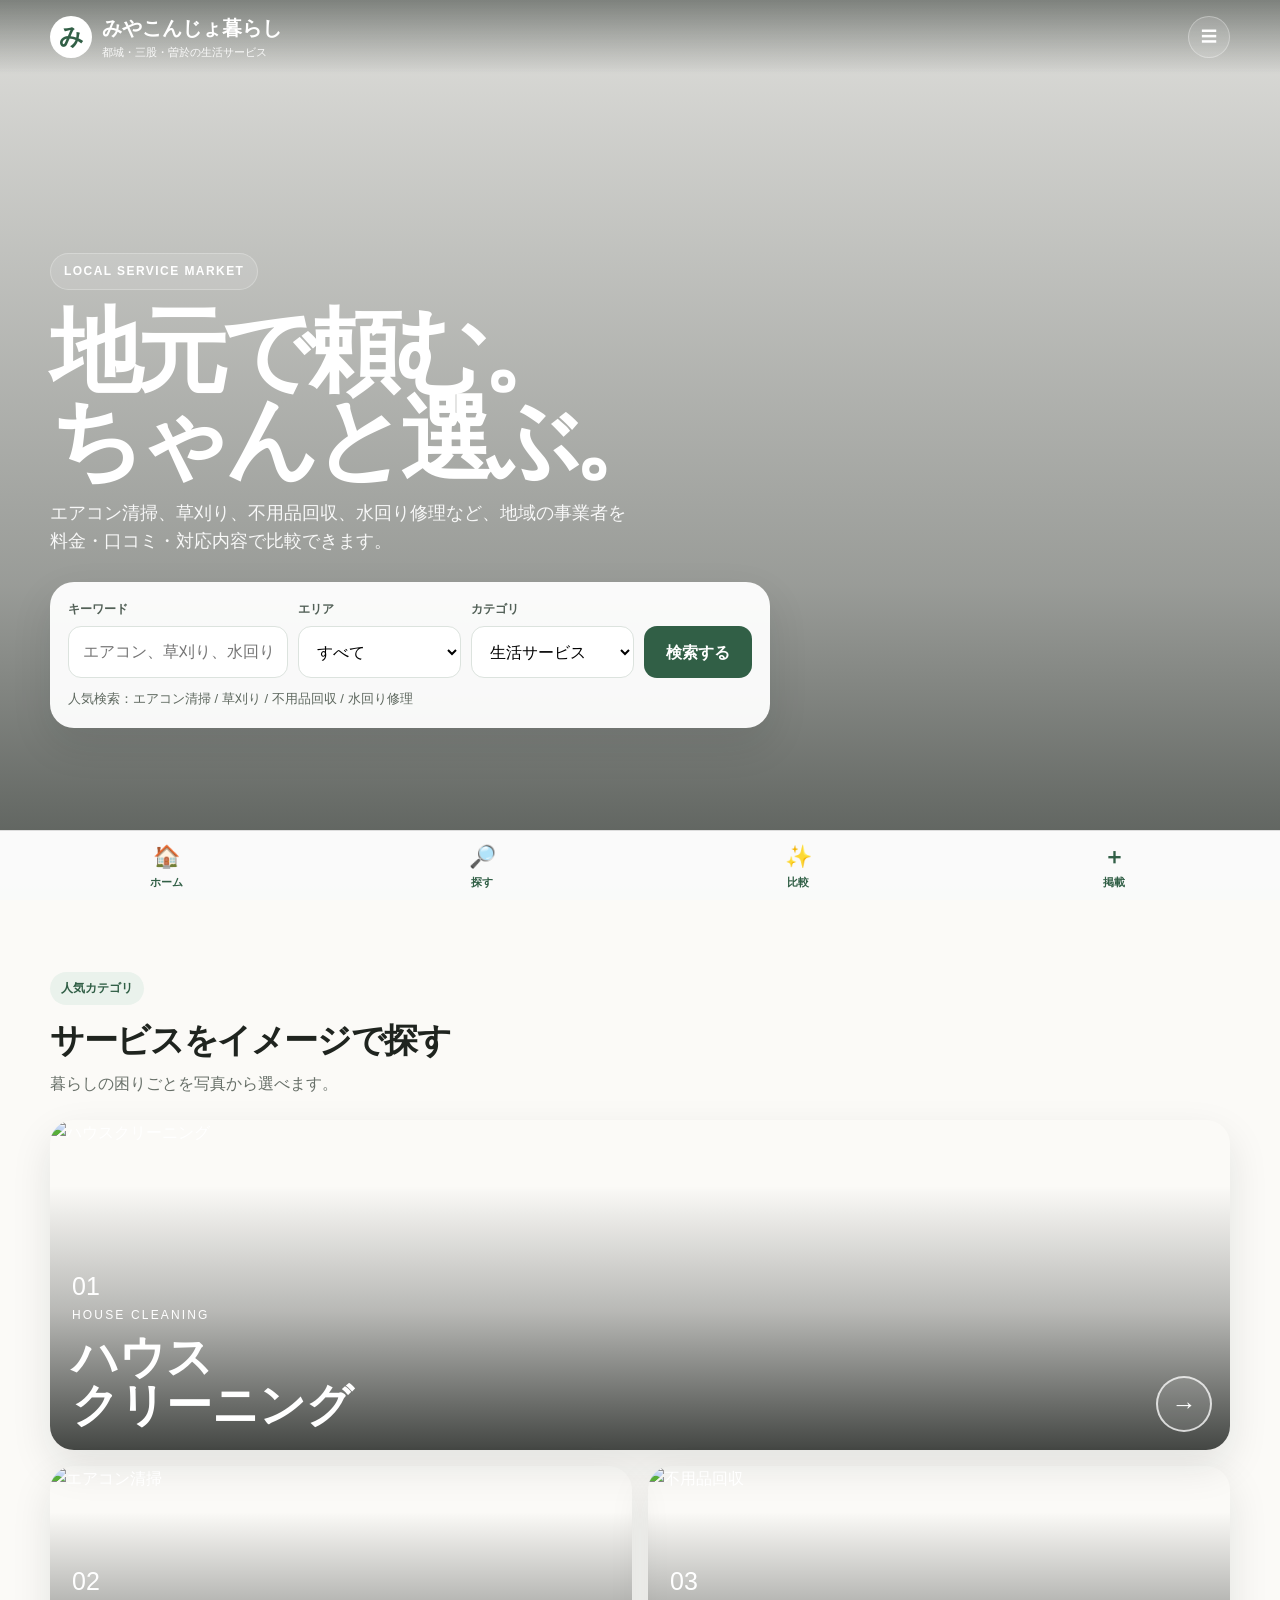
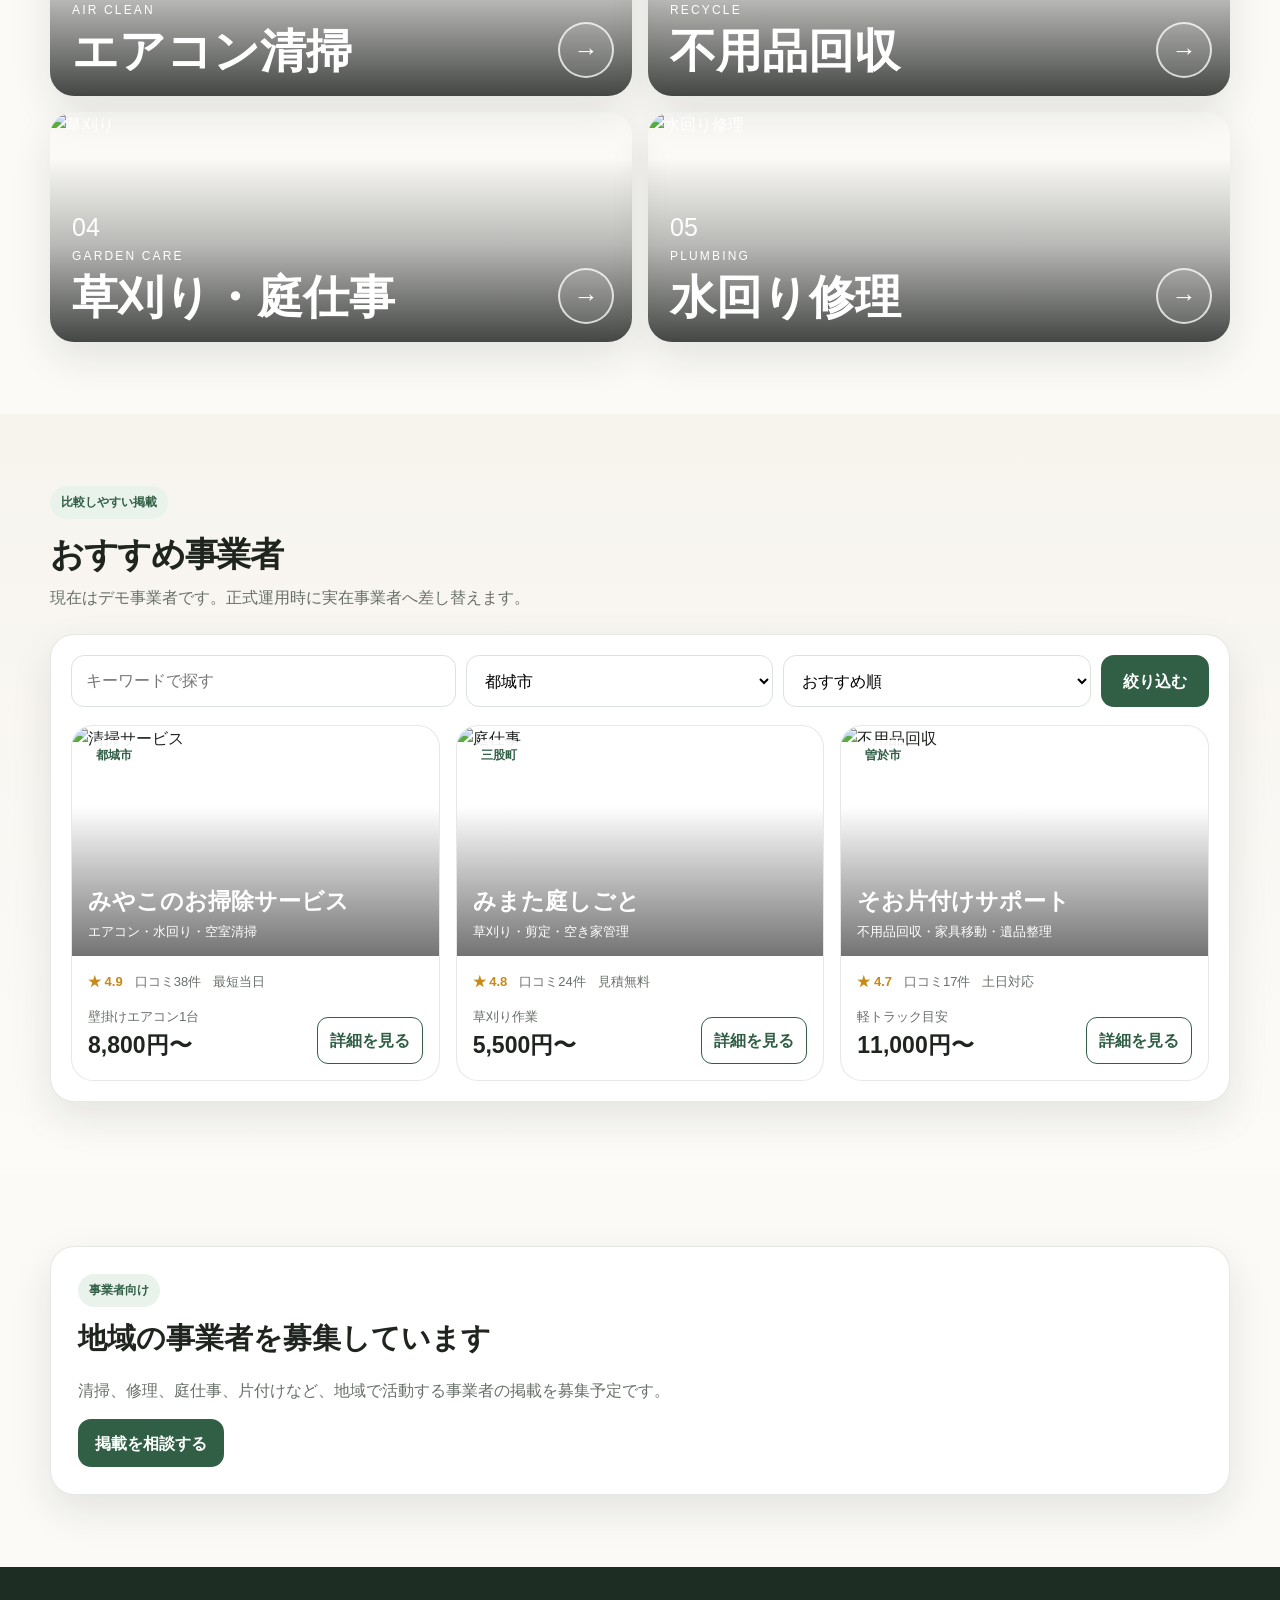
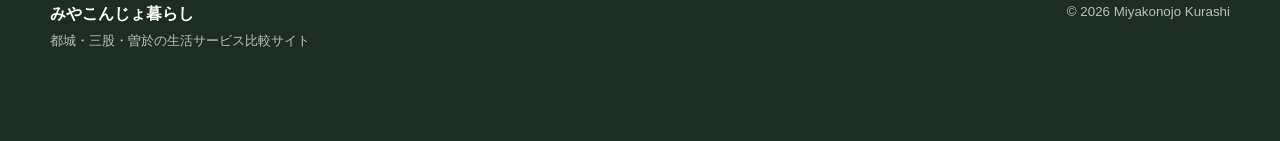
==== kurashi/index.html @ 35f5bde8 "生活サービス比較サイトを別URLで新規公開" ====
<!doctype html>
<html lang="ja">
<head>
<meta charset="utf-8">
<meta name="viewport" content="width=device-width,initial-scale=1,viewport-fit=cover">
<meta name="theme-color" content="#315f46">
<title>みやこんじょ暮らし｜都城・三股・曽於の生活サービス比較</title>
<meta name="description" content="都城市・三股町・曽於市の生活サービスを、写真・料金・雰囲気で比較できる地域密着サイト。">
<style>
:root{--g:#315f46;--gs:#eaf2ec;--ink:#1f241f;--sub:#687069;--line:rgba(30,45,35,.11);--shadow:0 16px 40px rgba(22,34,26,.10)}
*{box-sizing:border-box}html{scroll-behavior:smooth}body{margin:0;font-family:-apple-system,BlinkMacSystemFont,"Hiragino Kaku Gothic ProN","Yu Gothic",Meiryo,sans-serif;color:var(--ink);background:#fbfaf7;line-height:1.6}a{text-decoration:none;color:inherit}img{display:block;width:100%}button,input,select{font:inherit}.wrap{width:min(1180px,calc(100% - 28px));margin:auto}
header{position:fixed;top:0;left:0;right:0;z-index:30;padding:12px 0;background:linear-gradient(to bottom,rgba(20,28,22,.48),transparent)}.head{display:flex;align-items:center;justify-content:space-between}.logo{display:flex;gap:10px;align-items:center;color:#fff}.mark{width:42px;height:42px;border-radius:50%;display:grid;place-items:center;background:#fff;color:var(--g);font-weight:900;font-size:24px}.logo b{display:block;font-size:20px}.logo small{display:block;font-size:11px;opacity:.9}.menu{width:42px;height:42px;border:1px solid rgba(255,255,255,.32);border-radius:50%;display:grid;place-items:center;color:#fff;background:rgba(255,255,255,.12)}
.hero{min-height:100svh;padding:105px 0 24px;display:flex;align-items:flex-end;color:#fff;background:linear-gradient(180deg,rgba(18,25,20,.12),rgba(18,25,20,.42) 65%,rgba(18,25,20,.72)),url('https://images.unsplash.com/photo-1581578731548-c64695cc6952?auto=format&fit=crop&w=1600&q=85') center/cover}.hero-copy{max-width:720px}.eyebrow{display:inline-flex;padding:8px 13px;border-radius:999px;border:1px solid rgba(255,255,255,.25);background:rgba(255,255,255,.12);font-size:12px;font-weight:900;letter-spacing:.12em}.hero h1{margin:18px 0 14px;font:700 clamp(50px,10vw,92px)/.96 Georgia,serif;letter-spacing:-.07em}.hero p{max-width:580px;margin:0;font-size:18px;color:rgba(255,255,255,.92)}.search{margin-top:26px;padding:18px;border-radius:24px;background:rgba(255,255,255,.95);color:var(--ink);box-shadow:var(--shadow)}.search-grid{display:grid;grid-template-columns:1.15fr .85fr .85fr auto;gap:10px;align-items:end}.label{display:block;margin-bottom:7px;font-size:12px;font-weight:900;color:#526057}.field,.btn{width:100%;height:52px;border-radius:13px}.field{border:1px solid #dce3de;background:#fff;padding:0 14px}.btn{border:0;background:var(--g);color:#fff;font-weight:900;padding:0 22px}.note{margin-top:11px;color:#5e685f;font-size:13px}
section{padding:72px 0}.section-head{margin-bottom:24px}.chip{display:inline-flex;padding:7px 11px;border-radius:999px;background:var(--gs);color:var(--g);font-size:12px;font-weight:900}.section-head h2{margin:8px 0 3px;font-size:34px;letter-spacing:-.04em}.section-head p{margin:0;color:var(--sub)}.categories{display:grid;grid-template-columns:repeat(12,1fr);gap:16px}.cat{position:relative;overflow:hidden;min-height:230px;border-radius:24px;color:#fff;box-shadow:var(--shadow)}.cat.big{grid-column:span 12;min-height:330px}.cat.small{grid-column:span 6}.cat img{position:absolute;inset:0;height:100%;object-fit:cover}.cat:after{content:"";position:absolute;inset:0;background:linear-gradient(180deg,transparent 20%,rgba(10,14,11,.28) 58%,rgba(10,14,11,.76))}.cat-copy{position:absolute;left:22px;bottom:20px;z-index:2}.num{font-size:25px}.en{font-size:12px;letter-spacing:.18em}.ja{margin-top:8px;font:700 clamp(27px,4vw,46px)/1.05 Georgia,serif}.arrow{position:absolute;right:18px;bottom:18px;z-index:2;width:56px;height:56px;border-radius:50%;display:grid;place-items:center;border:2px solid rgba(255,255,255,.75);font-size:25px;background:rgba(255,255,255,.1)}
.soft{background:linear-gradient(180deg,#f7f4ee,#fcfbf8)}.panel{background:#fff;border:1px solid var(--line);border-radius:24px;padding:20px;box-shadow:var(--shadow)}.filter{display:grid;grid-template-columns:1fr .8fr .8fr auto;gap:10px}.cards{display:grid;grid-template-columns:repeat(3,1fr);gap:16px;margin-top:18px}.card{overflow:hidden;background:#fff;border:1px solid var(--line);border-radius:22px}.photo{position:relative;height:230px}.photo img{height:100%;object-fit:cover}.photo:after{content:"";position:absolute;inset:0;background:linear-gradient(180deg,transparent 35%,rgba(0,0,0,.55))}.area{position:absolute;left:14px;top:14px;z-index:2;padding:6px 10px;border-radius:999px;background:rgba(255,255,255,.92);color:var(--g);font-size:12px;font-weight:900}.title{position:absolute;left:16px;right:16px;bottom:14px;z-index:2;color:#fff}.title h3{margin:0;font-size:23px}.title p{margin:2px 0 0;font-size:13px}.body{padding:16px}.meta{display:flex;gap:12px;flex-wrap:wrap;color:var(--sub);font-size:13px}.score{color:#c78918;font-weight:900}.price{display:flex;justify-content:space-between;align-items:end;gap:12px;margin-top:13px}.price strong{font-size:23px}.price small{display:block;color:var(--sub)}.detail{padding:10px 12px;border:1px solid var(--g);border-radius:11px;background:#fff;color:var(--g);font-weight:900}.cta{padding:27px;border:1px solid var(--line);border-radius:24px;background:#fff;box-shadow:var(--shadow)}.cta h3{margin:8px 0;font-size:29px}.cta p{color:var(--sub)}.primary{display:inline-flex;align-items:center;justify-content:center;height:48px;padding:0 17px;border-radius:13px;font-weight:900;background:var(--g);color:#fff}
footer{padding:34px 0 88px;background:#1e2d24;color:#fff}.foot{display:flex;justify-content:space-between;gap:16px}.foot small{color:rgba(255,255,255,.7)}.bottom{position:fixed;left:0;right:0;bottom:0;z-index:25;display:grid;grid-template-columns:repeat(4,1fr);padding:8px 8px calc(8px + env(safe-area-inset-bottom));background:rgba(255,255,255,.97);border-top:1px solid #ddd}.bottom a{text-align:center;font-size:11px;font-weight:900;color:var(--g)}.bottom span{display:block;font-size:22px}
@media(max-width:900px){.search-grid,.filter{grid-template-columns:1fr 1fr}.btn{grid-column:span 2}.cards{grid-template-columns:1fr 1fr}}
@media(max-width:700px){.logo b{font-size:17px}.hero{min-height:860px;background-position:58% center}.hero h1{font-size:58px}.hero p{font-size:16px}.search-grid,.filter{grid-template-columns:1fr}.btn{grid-column:auto}.section-head h2{font-size:28px}.cat.big,.cat.small{grid-column:span 12}.cat.big{min-height:300px}.cat.small{min-height:235px}.cards{grid-template-columns:1fr}.foot{display:block}}
</style>
</head>
<body>
<header><div class="wrap head"><a class="logo" href="#top"><span class="mark">み</span><span><b>みやこんじょ暮らし</b><small>都城・三股・曽於の生活サービス</small></span></a><div class="menu">☰</div></div></header>
<main id="top">
<section class="hero"><div class="wrap"><div class="hero-copy"><span class="eyebrow">LOCAL SERVICE MARKET</span><h1>地元で頼む。<br>ちゃんと選ぶ。</h1><p>エアコン清掃、草刈り、不用品回収、水回り修理など、地域の事業者を料金・口コミ・対応内容で比較できます。</p><div class="search"><div class="search-grid"><div><label class="label">キーワード</label><input class="field" placeholder="エアコン、草刈り、水回りなど"></div><div><label class="label">エリア</label><select class="field"><option>すべて</option><option>都城市</option><option>三股町</option><option>曽於市</option></select></div><div><label class="label">カテゴリ</label><select class="field"><option>生活サービス</option><option>エアコン清掃</option><option>草刈り・剪定</option><option>不用品回収</option><option>水回り修理</option></select></div><button class="btn" onclick="document.getElementById('results').scrollIntoView({behavior:'smooth'})">検索する</button></div><div class="note">人気検索：エアコン清掃 / 草刈り / 不用品回収 / 水回り修理</div></div></div></div></section>
<section id="category"><div class="wrap"><div class="section-head"><span class="chip">人気カテゴリ</span><h2>サービスをイメージで探す</h2><p>暮らしの困りごとを写真から選べます。</p></div><div class="categories"><a class="cat big" href="#results"><img src="https://images.unsplash.com/photo-1581578731548-c64695cc6952?auto=format&fit=crop&w=1400&q=85" alt="ハウスクリーニング"><div class="cat-copy"><div class="num">01</div><div class="en">HOUSE CLEANING</div><div class="ja">ハウス<br>クリーニング</div></div><div class="arrow">→</div></a><a class="cat small" href="#results"><img src="https://images.unsplash.com/photo-1621905252507-b35492cc74b4?auto=format&fit=crop&w=900&q=85" alt="エアコン清掃"><div class="cat-copy"><div class="num">02</div><div class="en">AIR CLEAN</div><div class="ja">エアコン清掃</div></div><div class="arrow">→</div></a><a class="cat small" href="#results"><img src="https://images.unsplash.com/photo-1521790797524-b2497295b8a0?auto=format&fit=crop&w=900&q=85" alt="不用品回収"><div class="cat-copy"><div class="num">03</div><div class="en">RECYCLE</div><div class="ja">不用品回収</div></div><div class="arrow">→</div></a><a class="cat small" href="#results"><img src="https://images.unsplash.com/photo-1523413651479-597eb2da0ad6?auto=format&fit=crop&w=900&q=85" alt="草刈り"><div class="cat-copy"><div class="num">04</div><div class="en">GARDEN CARE</div><div class="ja">草刈り・庭仕事</div></div><div class="arrow">→</div></a><a class="cat small" href="#results"><img src="https://images.unsplash.com/photo-1585704032915-c3400ca199e7?auto=format&fit=crop&w=900&q=85" alt="水回り修理"><div class="cat-copy"><div class="num">05</div><div class="en">PLUMBING</div><div class="ja">水回り修理</div></div><div class="arrow">→</div></a></div></div></section>
<section class="soft" id="results"><div class="wrap"><div class="section-head"><span class="chip">比較しやすい掲載</span><h2>おすすめ事業者</h2><p>現在はデモ事業者です。正式運用時に実在事業者へ差し替えます。</p></div><div class="panel"><div class="filter"><input class="field" placeholder="キーワードで探す"><select class="field"><option>都城市</option><option>三股町</option><option>曽於市</option></select><select class="field"><option>おすすめ順</option><option>料金が安い順</option><option>口コミ順</option></select><button class="btn">絞り込む</button></div><div class="cards"><article class="card"><div class="photo"><img src="https://images.unsplash.com/photo-1581578731548-c64695cc6952?auto=format&fit=crop&w=1000&q=85" alt="清掃サービス"><span class="area">都城市</span><div class="title"><h3>みやこのお掃除サービス</h3><p>エアコン・水回り・空室清掃</p></div></div><div class="body"><div class="meta"><span class="score">★ 4.9</span><span>口コミ38件</span><span>最短当日</span></div><div class="price"><div><small>壁掛けエアコン1台</small><strong>8,800円〜</strong></div><button class="detail">詳細を見る</button></div></div></article><article class="card"><div class="photo"><img src="https://images.unsplash.com/photo-1590650153855-d9e808231d41?auto=format&fit=crop&w=1000&q=85" alt="庭仕事"><span class="area">三股町</span><div class="title"><h3>みまた庭しごと</h3><p>草刈り・剪定・空き家管理</p></div></div><div class="body"><div class="meta"><span class="score">★ 4.8</span><span>口コミ24件</span><span>見積無料</span></div><div class="price"><div><small>草刈り作業</small><strong>5,500円〜</strong></div><button class="detail">詳細を見る</button></div></div></article><article class="card"><div class="photo"><img src="https://images.unsplash.com/photo-1600880292203-757bb62b4baf?auto=format&fit=crop&w=1000&q=85" alt="不用品回収"><span class="area">曽於市</span><div class="title"><h3>そお片付けサポート</h3><p>不用品回収・家具移動・遺品整理</p></div></div><div class="body"><div class="meta"><span class="score">★ 4.7</span><span>口コミ17件</span><span>土日対応</span></div><div class="price"><div><small>軽トラック目安</small><strong>11,000円〜</strong></div><button class="detail">詳細を見る</button></div></div></article></div></div></div></section>
<section id="business"><div class="wrap"><div class="cta"><span class="chip">事業者向け</span><h3>地域の事業者を募集しています</h3><p>清掃、修理、庭仕事、片付けなど、地域で活動する事業者の掲載を募集予定です。</p><a class="primary" href="mailto:weeds_skillup_0128@yahoo.co.jp?subject=みやこんじょ暮らし掲載相談">掲載を相談する</a></div></div></section>
</main><footer><div class="wrap foot"><div><b>みやこんじょ暮らし</b><br><small>都城・三股・曽於の生活サービス比較サイト</small></div><small>© 2026 Miyakonojo Kurashi</small></div></footer>
<nav class="bottom"><a href="#top"><span>🏠</span>ホーム</a><a href="#category"><span>🔎</span>探す</a><a href="#results"><span>✨</span>比較</a><a href="#business"><span>＋</span>掲載</a></nav>
</body></html>
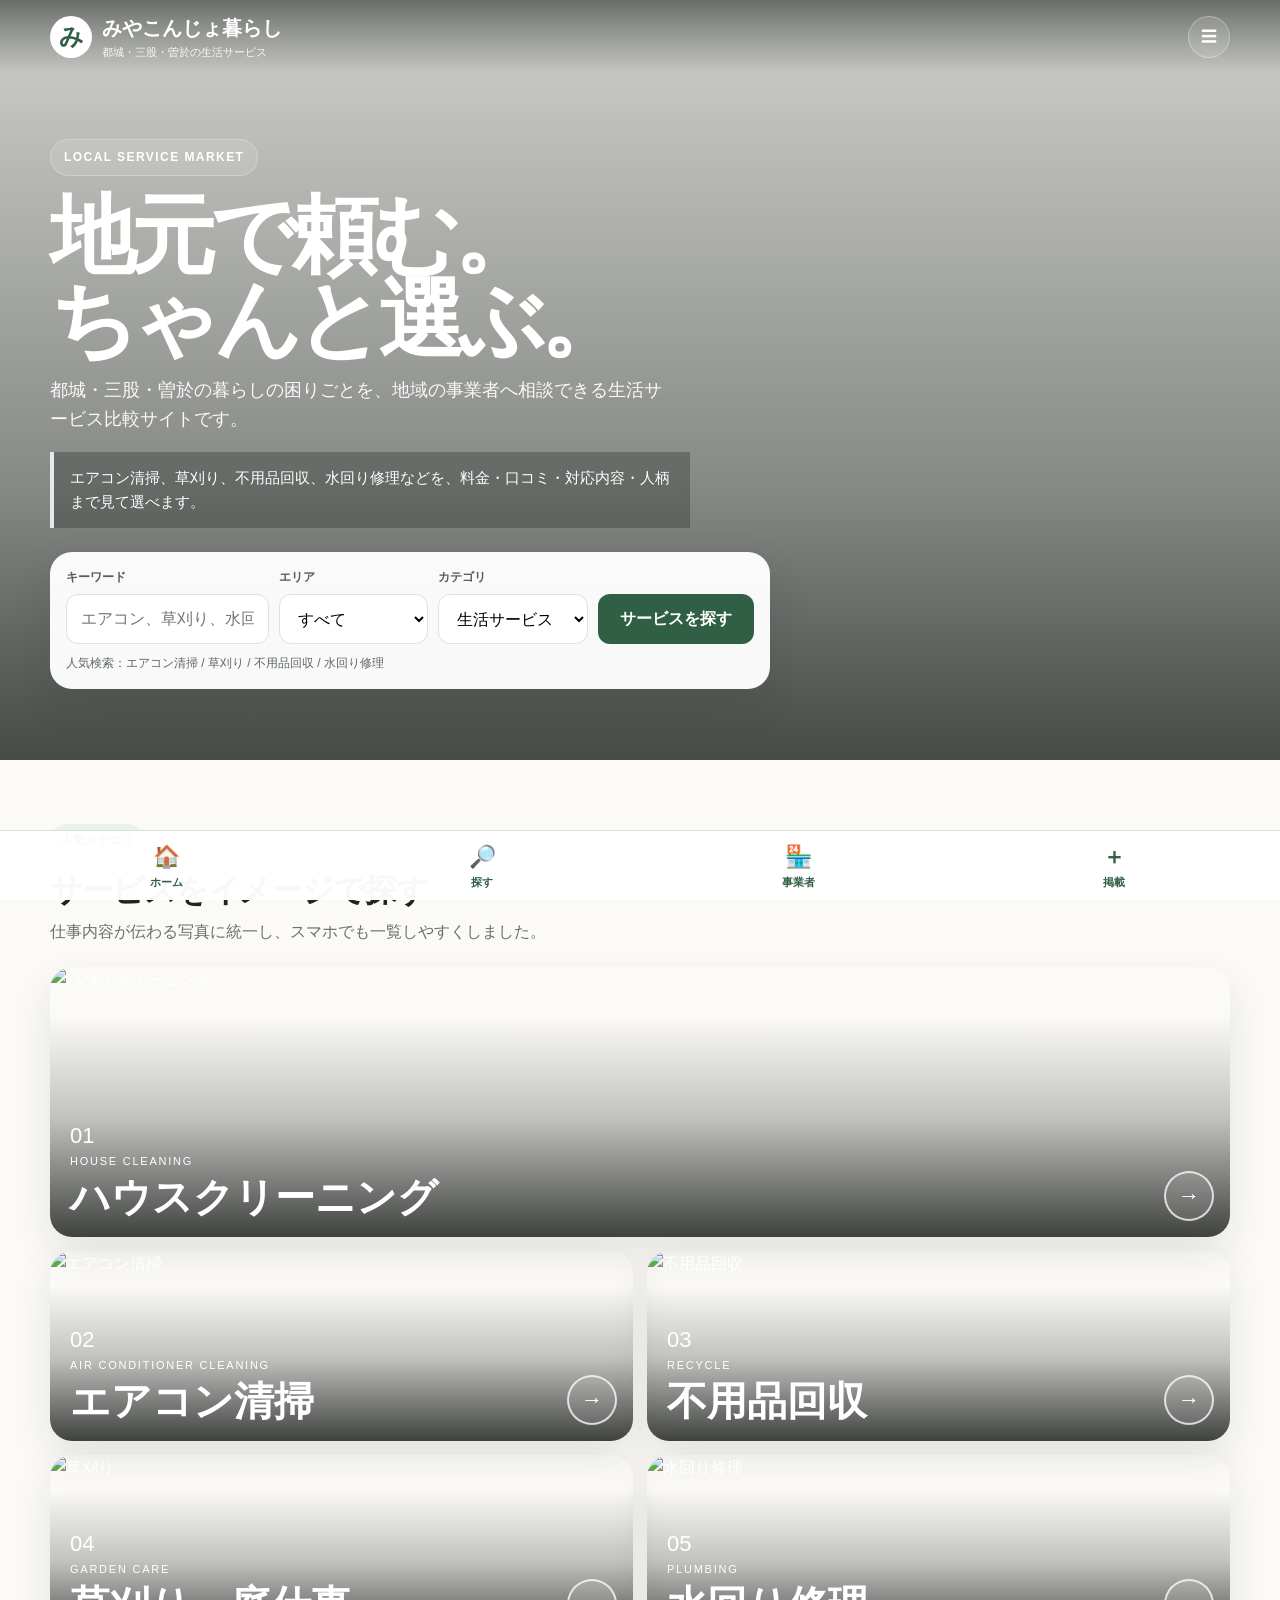
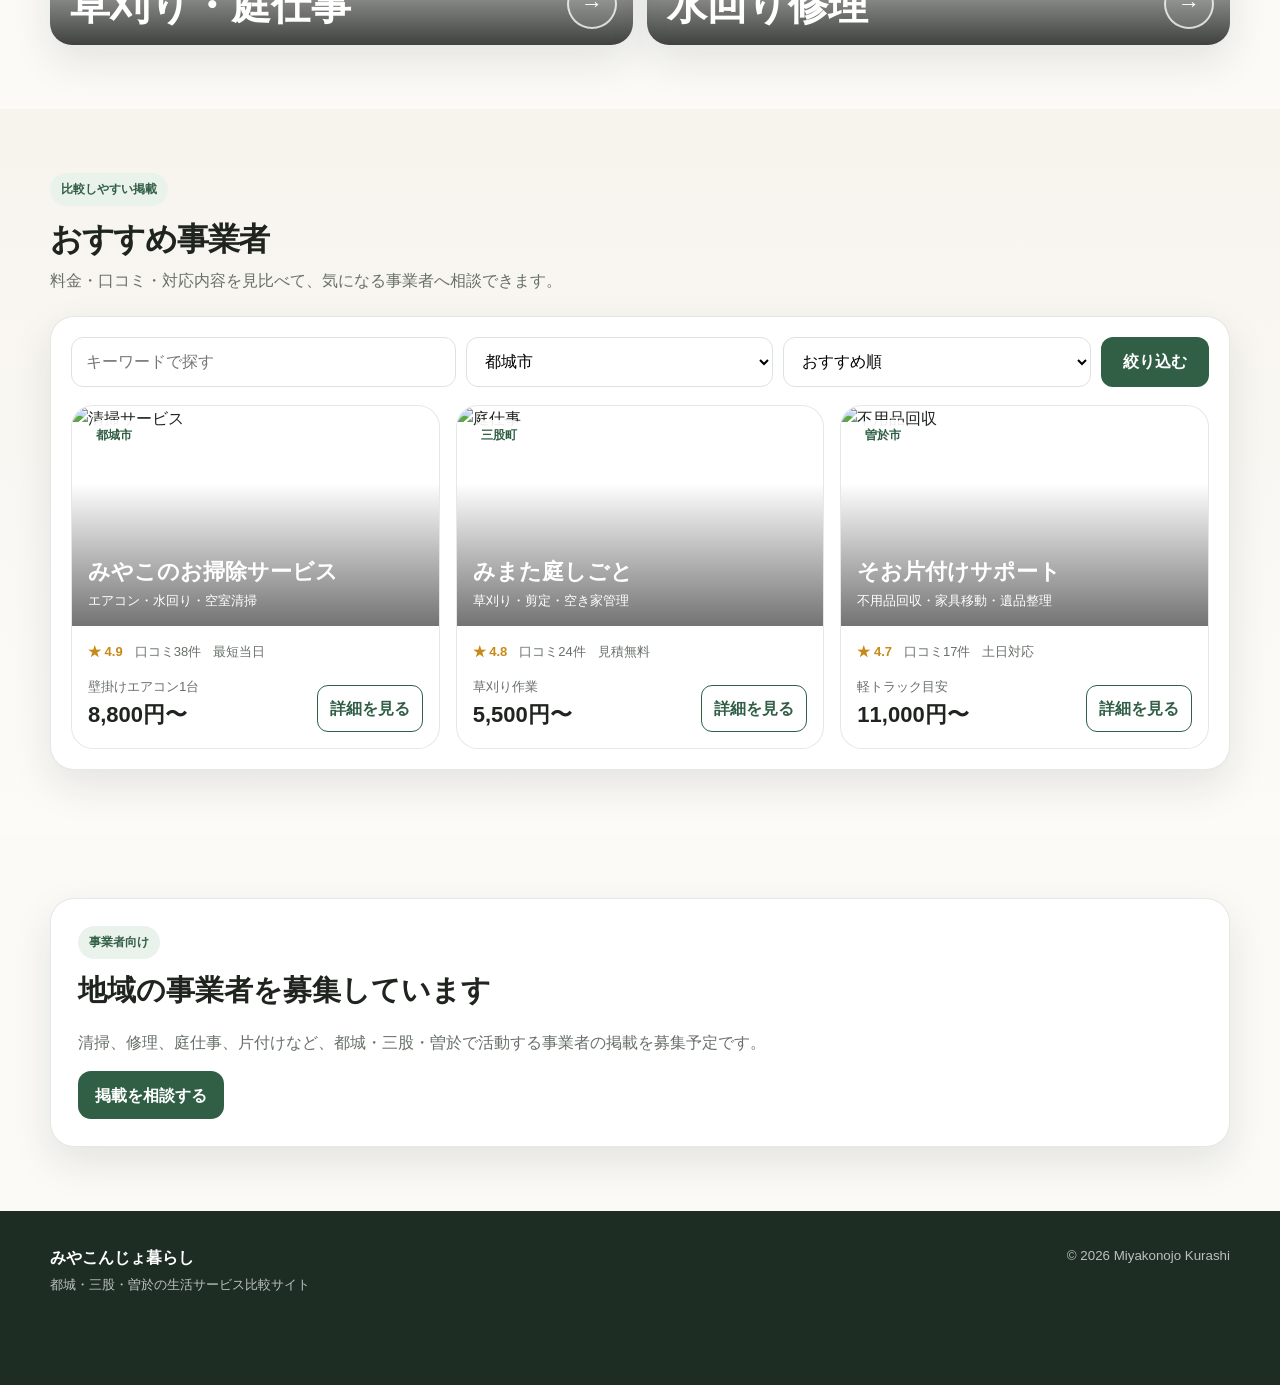
==== commit 83218051: "トップ説明・写真整合・カードサイズ・ナビを改善" ====
--- a/kurashi/index.html
+++ b/kurashi/index.html
@@ -5,26 +5,26 @@
 <meta name="viewport" content="width=device-width,initial-scale=1,viewport-fit=cover">
 <meta name="theme-color" content="#315f46">
 <title>みやこんじょ暮らし｜都城・三股・曽於の生活サービス比較</title>
-<meta name="description" content="都城市・三股町・曽於市の生活サービスを、写真・料金・雰囲気で比較できる地域密着サイト。">
+<meta name="description" content="都城市・三股町・曽於市の生活サービスを、料金・口コミ・対応内容で比較できる地域密着サイト。">
 <style>
 :root{--g:#315f46;--gs:#eaf2ec;--ink:#1f241f;--sub:#687069;--line:rgba(30,45,35,.11);--shadow:0 16px 40px rgba(22,34,26,.10)}
 *{box-sizing:border-box}html{scroll-behavior:smooth}body{margin:0;font-family:-apple-system,BlinkMacSystemFont,"Hiragino Kaku Gothic ProN","Yu Gothic",Meiryo,sans-serif;color:var(--ink);background:#fbfaf7;line-height:1.6}a{text-decoration:none;color:inherit}img{display:block;width:100%}button,input,select{font:inherit}.wrap{width:min(1180px,calc(100% - 28px));margin:auto}
-header{position:fixed;top:0;left:0;right:0;z-index:30;padding:12px 0;background:linear-gradient(to bottom,rgba(20,28,22,.48),transparent)}.head{display:flex;align-items:center;justify-content:space-between}.logo{display:flex;gap:10px;align-items:center;color:#fff}.mark{width:42px;height:42px;border-radius:50%;display:grid;place-items:center;background:#fff;color:var(--g);font-weight:900;font-size:24px}.logo b{display:block;font-size:20px}.logo small{display:block;font-size:11px;opacity:.9}.menu{width:42px;height:42px;border:1px solid rgba(255,255,255,.32);border-radius:50%;display:grid;place-items:center;color:#fff;background:rgba(255,255,255,.12)}
-.hero{min-height:100svh;padding:105px 0 24px;display:flex;align-items:flex-end;color:#fff;background:linear-gradient(180deg,rgba(18,25,20,.12),rgba(18,25,20,.42) 65%,rgba(18,25,20,.72)),url('https://images.unsplash.com/photo-1581578731548-c64695cc6952?auto=format&fit=crop&w=1600&q=85') center/cover}.hero-copy{max-width:720px}.eyebrow{display:inline-flex;padding:8px 13px;border-radius:999px;border:1px solid rgba(255,255,255,.25);background:rgba(255,255,255,.12);font-size:12px;font-weight:900;letter-spacing:.12em}.hero h1{margin:18px 0 14px;font:700 clamp(50px,10vw,92px)/.96 Georgia,serif;letter-spacing:-.07em}.hero p{max-width:580px;margin:0;font-size:18px;color:rgba(255,255,255,.92)}.search{margin-top:26px;padding:18px;border-radius:24px;background:rgba(255,255,255,.95);color:var(--ink);box-shadow:var(--shadow)}.search-grid{display:grid;grid-template-columns:1.15fr .85fr .85fr auto;gap:10px;align-items:end}.label{display:block;margin-bottom:7px;font-size:12px;font-weight:900;color:#526057}.field,.btn{width:100%;height:52px;border-radius:13px}.field{border:1px solid #dce3de;background:#fff;padding:0 14px}.btn{border:0;background:var(--g);color:#fff;font-weight:900;padding:0 22px}.note{margin-top:11px;color:#5e685f;font-size:13px}
-section{padding:72px 0}.section-head{margin-bottom:24px}.chip{display:inline-flex;padding:7px 11px;border-radius:999px;background:var(--gs);color:var(--g);font-size:12px;font-weight:900}.section-head h2{margin:8px 0 3px;font-size:34px;letter-spacing:-.04em}.section-head p{margin:0;color:var(--sub)}.categories{display:grid;grid-template-columns:repeat(12,1fr);gap:16px}.cat{position:relative;overflow:hidden;min-height:230px;border-radius:24px;color:#fff;box-shadow:var(--shadow)}.cat.big{grid-column:span 12;min-height:330px}.cat.small{grid-column:span 6}.cat img{position:absolute;inset:0;height:100%;object-fit:cover}.cat:after{content:"";position:absolute;inset:0;background:linear-gradient(180deg,transparent 20%,rgba(10,14,11,.28) 58%,rgba(10,14,11,.76))}.cat-copy{position:absolute;left:22px;bottom:20px;z-index:2}.num{font-size:25px}.en{font-size:12px;letter-spacing:.18em}.ja{margin-top:8px;font:700 clamp(27px,4vw,46px)/1.05 Georgia,serif}.arrow{position:absolute;right:18px;bottom:18px;z-index:2;width:56px;height:56px;border-radius:50%;display:grid;place-items:center;border:2px solid rgba(255,255,255,.75);font-size:25px;background:rgba(255,255,255,.1)}
-.soft{background:linear-gradient(180deg,#f7f4ee,#fcfbf8)}.panel{background:#fff;border:1px solid var(--line);border-radius:24px;padding:20px;box-shadow:var(--shadow)}.filter{display:grid;grid-template-columns:1fr .8fr .8fr auto;gap:10px}.cards{display:grid;grid-template-columns:repeat(3,1fr);gap:16px;margin-top:18px}.card{overflow:hidden;background:#fff;border:1px solid var(--line);border-radius:22px}.photo{position:relative;height:230px}.photo img{height:100%;object-fit:cover}.photo:after{content:"";position:absolute;inset:0;background:linear-gradient(180deg,transparent 35%,rgba(0,0,0,.55))}.area{position:absolute;left:14px;top:14px;z-index:2;padding:6px 10px;border-radius:999px;background:rgba(255,255,255,.92);color:var(--g);font-size:12px;font-weight:900}.title{position:absolute;left:16px;right:16px;bottom:14px;z-index:2;color:#fff}.title h3{margin:0;font-size:23px}.title p{margin:2px 0 0;font-size:13px}.body{padding:16px}.meta{display:flex;gap:12px;flex-wrap:wrap;color:var(--sub);font-size:13px}.score{color:#c78918;font-weight:900}.price{display:flex;justify-content:space-between;align-items:end;gap:12px;margin-top:13px}.price strong{font-size:23px}.price small{display:block;color:var(--sub)}.detail{padding:10px 12px;border:1px solid var(--g);border-radius:11px;background:#fff;color:var(--g);font-weight:900}.cta{padding:27px;border:1px solid var(--line);border-radius:24px;background:#fff;box-shadow:var(--shadow)}.cta h3{margin:8px 0;font-size:29px}.cta p{color:var(--sub)}.primary{display:inline-flex;align-items:center;justify-content:center;height:48px;padding:0 17px;border-radius:13px;font-weight:900;background:var(--g);color:#fff}
+header{position:fixed;top:0;left:0;right:0;z-index:30;padding:12px 0;background:linear-gradient(to bottom,rgba(20,28,22,.55),transparent)}.head{display:flex;align-items:center;justify-content:space-between}.logo{display:flex;gap:10px;align-items:center;color:#fff}.mark{width:42px;height:42px;border-radius:50%;display:grid;place-items:center;background:#fff;color:var(--g);font-weight:900;font-size:24px}.logo b{display:block;font-size:20px}.logo small{display:block;font-size:11px;opacity:.9}.menu{width:42px;height:42px;border:1px solid rgba(255,255,255,.32);border-radius:50%;display:grid;place-items:center;color:#fff;background:rgba(255,255,255,.12)}
+.hero{min-height:760px;padding:110px 0 42px;display:flex;align-items:flex-end;color:#fff;background:linear-gradient(180deg,rgba(18,25,20,.18),rgba(18,25,20,.50) 64%,rgba(18,25,20,.78)),url('https://images.unsplash.com/photo-1581578731548-c64695cc6952?auto=format&fit=crop&w=1600&q=85') center/cover}.hero-copy{max-width:720px}.eyebrow{display:inline-flex;padding:8px 13px;border-radius:999px;border:1px solid rgba(255,255,255,.25);background:rgba(255,255,255,.12);font-size:12px;font-weight:900;letter-spacing:.12em}.hero h1{margin:18px 0 14px;font:700 clamp(48px,9vw,86px)/.98 Georgia,serif;letter-spacing:-.07em}.hero p{max-width:620px;margin:0;font-size:18px;color:rgba(255,255,255,.94)}.intro{margin-top:18px;max-width:640px;padding:14px 16px;border-left:4px solid rgba(255,255,255,.85);background:rgba(20,28,22,.28);backdrop-filter:blur(8px);font-size:15px}.search{margin-top:24px;padding:16px;border-radius:22px;background:rgba(255,255,255,.96);color:var(--ink);box-shadow:var(--shadow)}.search-grid{display:grid;grid-template-columns:1.15fr .85fr .85fr auto;gap:10px;align-items:end}.label{display:block;margin-bottom:7px;font-size:12px;font-weight:900;color:#526057}.field,.btn{width:100%;height:50px;border-radius:12px}.field{border:1px solid #dce3de;background:#fff;padding:0 14px}.btn{border:0;background:var(--g);color:#fff;font-weight:900;padding:0 22px}.note{margin-top:10px;color:#5e685f;font-size:12px}
+section{padding:64px 0}.section-head{margin-bottom:22px}.chip{display:inline-flex;padding:7px 11px;border-radius:999px;background:var(--gs);color:var(--g);font-size:12px;font-weight:900}.section-head h2{margin:8px 0 3px;font-size:32px;letter-spacing:-.04em}.section-head p{margin:0;color:var(--sub)}.categories{display:grid;grid-template-columns:repeat(12,1fr);gap:14px}.cat{position:relative;overflow:hidden;min-height:190px;border-radius:22px;color:#fff;box-shadow:var(--shadow)}.cat.big{grid-column:span 12;min-height:270px}.cat.small{grid-column:span 6}.cat img{position:absolute;inset:0;height:100%;object-fit:cover}.cat:after{content:"";position:absolute;inset:0;background:linear-gradient(180deg,transparent 18%,rgba(10,14,11,.24) 56%,rgba(10,14,11,.78))}.cat-copy{position:absolute;left:20px;bottom:18px;z-index:2}.num{font-size:22px}.en{font-size:11px;letter-spacing:.16em}.ja{margin-top:6px;font:700 clamp(24px,3.6vw,40px)/1.05 Georgia,serif}.arrow{position:absolute;right:16px;bottom:16px;z-index:2;width:50px;height:50px;border-radius:50%;display:grid;place-items:center;border:2px solid rgba(255,255,255,.75);font-size:22px;background:rgba(255,255,255,.1)}
+.soft{background:linear-gradient(180deg,#f7f4ee,#fcfbf8)}.panel{background:#fff;border:1px solid var(--line);border-radius:24px;padding:20px;box-shadow:var(--shadow)}.filter{display:grid;grid-template-columns:1fr .8fr .8fr auto;gap:10px}.cards{display:grid;grid-template-columns:repeat(3,1fr);gap:16px;margin-top:18px}.card{overflow:hidden;background:#fff;border:1px solid var(--line);border-radius:22px}.photo{position:relative;height:220px}.photo img{height:100%;object-fit:cover}.photo:after{content:"";position:absolute;inset:0;background:linear-gradient(180deg,transparent 35%,rgba(0,0,0,.55))}.area{position:absolute;left:14px;top:14px;z-index:2;padding:6px 10px;border-radius:999px;background:rgba(255,255,255,.92);color:var(--g);font-size:12px;font-weight:900}.title{position:absolute;left:16px;right:16px;bottom:14px;z-index:2;color:#fff}.title h3{margin:0;font-size:22px}.title p{margin:2px 0 0;font-size:13px}.body{padding:16px}.meta{display:flex;gap:12px;flex-wrap:wrap;color:var(--sub);font-size:13px}.score{color:#c78918;font-weight:900}.price{display:flex;justify-content:space-between;align-items:end;gap:12px;margin-top:13px}.price strong{font-size:22px}.price small{display:block;color:var(--sub)}.detail{padding:10px 12px;border:1px solid var(--g);border-radius:11px;background:#fff;color:var(--g);font-weight:900}.cta{padding:27px;border:1px solid var(--line);border-radius:24px;background:#fff;box-shadow:var(--shadow)}.cta h3{margin:8px 0;font-size:29px}.cta p{color:var(--sub)}.primary{display:inline-flex;align-items:center;justify-content:center;height:48px;padding:0 17px;border-radius:13px;font-weight:900;background:var(--g);color:#fff}
 footer{padding:34px 0 88px;background:#1e2d24;color:#fff}.foot{display:flex;justify-content:space-between;gap:16px}.foot small{color:rgba(255,255,255,.7)}.bottom{position:fixed;left:0;right:0;bottom:0;z-index:25;display:grid;grid-template-columns:repeat(4,1fr);padding:8px 8px calc(8px + env(safe-area-inset-bottom));background:rgba(255,255,255,.97);border-top:1px solid #ddd}.bottom a{text-align:center;font-size:11px;font-weight:900;color:var(--g)}.bottom span{display:block;font-size:22px}
 @media(max-width:900px){.search-grid,.filter{grid-template-columns:1fr 1fr}.btn{grid-column:span 2}.cards{grid-template-columns:1fr 1fr}}
-@media(max-width:700px){.logo b{font-size:17px}.hero{min-height:860px;background-position:58% center}.hero h1{font-size:58px}.hero p{font-size:16px}.search-grid,.filter{grid-template-columns:1fr}.btn{grid-column:auto}.section-head h2{font-size:28px}.cat.big,.cat.small{grid-column:span 12}.cat.big{min-height:300px}.cat.small{min-height:235px}.cards{grid-template-columns:1fr}.foot{display:block}}
+@media(max-width:700px){.logo b{font-size:17px}.hero{min-height:760px;background-position:52% center}.hero h1{font-size:52px}.hero p{font-size:16px}.intro{font-size:14px}.search-grid,.filter{grid-template-columns:1fr}.btn{grid-column:auto}.section-head h2{font-size:28px}.cat.big,.cat.small{grid-column:span 12}.cat.big{min-height:240px}.cat.small{min-height:185px}.cards{grid-template-columns:1fr}.foot{display:block}}
 </style>
 </head>
 <body>
 <header><div class="wrap head"><a class="logo" href="#top"><span class="mark">み</span><span><b>みやこんじょ暮らし</b><small>都城・三股・曽於の生活サービス</small></span></a><div class="menu">☰</div></div></header>
 <main id="top">
-<section class="hero"><div class="wrap"><div class="hero-copy"><span class="eyebrow">LOCAL SERVICE MARKET</span><h1>地元で頼む。<br>ちゃんと選ぶ。</h1><p>エアコン清掃、草刈り、不用品回収、水回り修理など、地域の事業者を料金・口コミ・対応内容で比較できます。</p><div class="search"><div class="search-grid"><div><label class="label">キーワード</label><input class="field" placeholder="エアコン、草刈り、水回りなど"></div><div><label class="label">エリア</label><select class="field"><option>すべて</option><option>都城市</option><option>三股町</option><option>曽於市</option></select></div><div><label class="label">カテゴリ</label><select class="field"><option>生活サービス</option><option>エアコン清掃</option><option>草刈り・剪定</option><option>不用品回収</option><option>水回り修理</option></select></div><button class="btn" onclick="document.getElementById('results').scrollIntoView({behavior:'smooth'})">検索する</button></div><div class="note">人気検索：エアコン清掃 / 草刈り / 不用品回収 / 水回り修理</div></div></div></div></section>
-<section id="category"><div class="wrap"><div class="section-head"><span class="chip">人気カテゴリ</span><h2>サービスをイメージで探す</h2><p>暮らしの困りごとを写真から選べます。</p></div><div class="categories"><a class="cat big" href="#results"><img src="https://images.unsplash.com/photo-1581578731548-c64695cc6952?auto=format&fit=crop&w=1400&q=85" alt="ハウスクリーニング"><div class="cat-copy"><div class="num">01</div><div class="en">HOUSE CLEANING</div><div class="ja">ハウス<br>クリーニング</div></div><div class="arrow">→</div></a><a class="cat small" href="#results"><img src="https://images.unsplash.com/photo-1621905252507-b35492cc74b4?auto=format&fit=crop&w=900&q=85" alt="エアコン清掃"><div class="cat-copy"><div class="num">02</div><div class="en">AIR CLEAN</div><div class="ja">エアコン清掃</div></div><div class="arrow">→</div></a><a class="cat small" href="#results"><img src="https://images.unsplash.com/photo-1521790797524-b2497295b8a0?auto=format&fit=crop&w=900&q=85" alt="不用品回収"><div class="cat-copy"><div class="num">03</div><div class="en">RECYCLE</div><div class="ja">不用品回収</div></div><div class="arrow">→</div></a><a class="cat small" href="#results"><img src="https://images.unsplash.com/photo-1523413651479-597eb2da0ad6?auto=format&fit=crop&w=900&q=85" alt="草刈り"><div class="cat-copy"><div class="num">04</div><div class="en">GARDEN CARE</div><div class="ja">草刈り・庭仕事</div></div><div class="arrow">→</div></a><a class="cat small" href="#results"><img src="https://images.unsplash.com/photo-1585704032915-c3400ca199e7?auto=format&fit=crop&w=900&q=85" alt="水回り修理"><div class="cat-copy"><div class="num">05</div><div class="en">PLUMBING</div><div class="ja">水回り修理</div></div><div class="arrow">→</div></a></div></div></section>
-<section class="soft" id="results"><div class="wrap"><div class="section-head"><span class="chip">比較しやすい掲載</span><h2>おすすめ事業者</h2><p>現在はデモ事業者です。正式運用時に実在事業者へ差し替えます。</p></div><div class="panel"><div class="filter"><input class="field" placeholder="キーワードで探す"><select class="field"><option>都城市</option><option>三股町</option><option>曽於市</option></select><select class="field"><option>おすすめ順</option><option>料金が安い順</option><option>口コミ順</option></select><button class="btn">絞り込む</button></div><div class="cards"><article class="card"><div class="photo"><img src="https://images.unsplash.com/photo-1581578731548-c64695cc6952?auto=format&fit=crop&w=1000&q=85" alt="清掃サービス"><span class="area">都城市</span><div class="title"><h3>みやこのお掃除サービス</h3><p>エアコン・水回り・空室清掃</p></div></div><div class="body"><div class="meta"><span class="score">★ 4.9</span><span>口コミ38件</span><span>最短当日</span></div><div class="price"><div><small>壁掛けエアコン1台</small><strong>8,800円〜</strong></div><button class="detail">詳細を見る</button></div></div></article><article class="card"><div class="photo"><img src="https://images.unsplash.com/photo-1590650153855-d9e808231d41?auto=format&fit=crop&w=1000&q=85" alt="庭仕事"><span class="area">三股町</span><div class="title"><h3>みまた庭しごと</h3><p>草刈り・剪定・空き家管理</p></div></div><div class="body"><div class="meta"><span class="score">★ 4.8</span><span>口コミ24件</span><span>見積無料</span></div><div class="price"><div><small>草刈り作業</small><strong>5,500円〜</strong></div><button class="detail">詳細を見る</button></div></div></article><article class="card"><div class="photo"><img src="https://images.unsplash.com/photo-1600880292203-757bb62b4baf?auto=format&fit=crop&w=1000&q=85" alt="不用品回収"><span class="area">曽於市</span><div class="title"><h3>そお片付けサポート</h3><p>不用品回収・家具移動・遺品整理</p></div></div><div class="body"><div class="meta"><span class="score">★ 4.7</span><span>口コミ17件</span><span>土日対応</span></div><div class="price"><div><small>軽トラック目安</small><strong>11,000円〜</strong></div><button class="detail">詳細を見る</button></div></div></article></div></div></div></section>
-<section id="business"><div class="wrap"><div class="cta"><span class="chip">事業者向け</span><h3>地域の事業者を募集しています</h3><p>清掃、修理、庭仕事、片付けなど、地域で活動する事業者の掲載を募集予定です。</p><a class="primary" href="mailto:weeds_skillup_0128@yahoo.co.jp?subject=みやこんじょ暮らし掲載相談">掲載を相談する</a></div></div></section>
+<section class="hero"><div class="wrap"><div class="hero-copy"><span class="eyebrow">LOCAL SERVICE MARKET</span><h1>地元で頼む。<br>ちゃんと選ぶ。</h1><p>都城・三股・曽於の暮らしの困りごとを、地域の事業者へ相談できる生活サービス比較サイトです。</p><div class="intro">エアコン清掃、草刈り、不用品回収、水回り修理などを、料金・口コミ・対応内容・人柄まで見て選べます。</div><div class="search"><div class="search-grid"><div><label class="label">キーワード</label><input class="field" placeholder="エアコン、草刈り、水回りなど"></div><div><label class="label">エリア</label><select class="field"><option>すべて</option><option>都城市</option><option>三股町</option><option>曽於市</option></select></div><div><label class="label">カテゴリ</label><select class="field"><option>生活サービス</option><option>エアコン清掃</option><option>草刈り・剪定</option><option>不用品回収</option><option>水回り修理</option></select></div><button class="btn" onclick="document.getElementById('results').scrollIntoView({behavior:'smooth'})">サービスを探す</button></div><div class="note">人気検索：エアコン清掃 / 草刈り / 不用品回収 / 水回り修理</div></div></div></div></section>
+<section id="category"><div class="wrap"><div class="section-head"><span class="chip">人気カテゴリ</span><h2>サービスをイメージで探す</h2><p>仕事内容が伝わる写真に統一し、スマホでも一覧しやすくしました。</p></div><div class="categories"><a class="cat big" href="#results"><img src="https://images.unsplash.com/photo-1581578731548-c64695cc6952?auto=format&fit=crop&w=1400&q=85" alt="ハウスクリーニング"><div class="cat-copy"><div class="num">01</div><div class="en">HOUSE CLEANING</div><div class="ja">ハウスクリーニング</div></div><div class="arrow">→</div></a><a class="cat small" href="#results"><img src="https://images.unsplash.com/photo-1621905251918-48416bd8575a?auto=format&fit=crop&w=900&q=85" alt="エアコン清掃"><div class="cat-copy"><div class="num">02</div><div class="en">AIR CONDITIONER CLEANING</div><div class="ja">エアコン清掃</div></div><div class="arrow">→</div></a><a class="cat small" href="#results"><img src="https://images.unsplash.com/photo-1521790797524-b2497295b8a0?auto=format&fit=crop&w=900&q=85" alt="不用品回収"><div class="cat-copy"><div class="num">03</div><div class="en">RECYCLE</div><div class="ja">不用品回収</div></div><div class="arrow">→</div></a><a class="cat small" href="#results"><img src="https://images.unsplash.com/photo-1599685315640-9ceab2f327b6?auto=format&fit=crop&w=900&q=85" alt="草刈り"><div class="cat-copy"><div class="num">04</div><div class="en">GARDEN CARE</div><div class="ja">草刈り・庭仕事</div></div><div class="arrow">→</div></a><a class="cat small" href="#results"><img src="https://images.unsplash.com/photo-1585704032915-c3400ca199e7?auto=format&fit=crop&w=900&q=85" alt="水回り修理"><div class="cat-copy"><div class="num">05</div><div class="en">PLUMBING</div><div class="ja">水回り修理</div></div><div class="arrow">→</div></a></div></div></section>
+<section class="soft" id="results"><div class="wrap"><div class="section-head"><span class="chip">比較しやすい掲載</span><h2>おすすめ事業者</h2><p>料金・口コミ・対応内容を見比べて、気になる事業者へ相談できます。</p></div><div class="panel"><div class="filter"><input class="field" placeholder="キーワードで探す"><select class="field"><option>都城市</option><option>三股町</option><option>曽於市</option></select><select class="field"><option>おすすめ順</option><option>料金が安い順</option><option>口コミ順</option></select><button class="btn">絞り込む</button></div><div class="cards"><article class="card"><div class="photo"><img src="https://images.unsplash.com/photo-1581578731548-c64695cc6952?auto=format&fit=crop&w=1000&q=85" alt="清掃サービス"><span class="area">都城市</span><div class="title"><h3>みやこのお掃除サービス</h3><p>エアコン・水回り・空室清掃</p></div></div><div class="body"><div class="meta"><span class="score">★ 4.9</span><span>口コミ38件</span><span>最短当日</span></div><div class="price"><div><small>壁掛けエアコン1台</small><strong>8,800円〜</strong></div><button class="detail">詳細を見る</button></div></div></article><article class="card"><div class="photo"><img src="https://images.unsplash.com/photo-1599685315640-9ceab2f327b6?auto=format&fit=crop&w=1000&q=85" alt="庭仕事"><span class="area">三股町</span><div class="title"><h3>みまた庭しごと</h3><p>草刈り・剪定・空き家管理</p></div></div><div class="body"><div class="meta"><span class="score">★ 4.8</span><span>口コミ24件</span><span>見積無料</span></div><div class="price"><div><small>草刈り作業</small><strong>5,500円〜</strong></div><button class="detail">詳細を見る</button></div></div></article><article class="card"><div class="photo"><img src="https://images.unsplash.com/photo-1600880292203-757bb62b4baf?auto=format&fit=crop&w=1000&q=85" alt="不用品回収"><span class="area">曽於市</span><div class="title"><h3>そお片付けサポート</h3><p>不用品回収・家具移動・遺品整理</p></div></div><div class="body"><div class="meta"><span class="score">★ 4.7</span><span>口コミ17件</span><span>土日対応</span></div><div class="price"><div><small>軽トラック目安</small><strong>11,000円〜</strong></div><button class="detail">詳細を見る</button></div></div></article></div></div></div></section>
+<section id="business"><div class="wrap"><div class="cta"><span class="chip">事業者向け</span><h3>地域の事業者を募集しています</h3><p>清掃、修理、庭仕事、片付けなど、都城・三股・曽於で活動する事業者の掲載を募集予定です。</p><a class="primary" href="mailto:weeds_skillup_0128@yahoo.co.jp?subject=みやこんじょ暮らし掲載相談">掲載を相談する</a></div></div></section>
 </main><footer><div class="wrap foot"><div><b>みやこんじょ暮らし</b><br><small>都城・三股・曽於の生活サービス比較サイト</small></div><small>© 2026 Miyakonojo Kurashi</small></div></footer>
-<nav class="bottom"><a href="#top"><span>🏠</span>ホーム</a><a href="#category"><span>🔎</span>探す</a><a href="#results"><span>✨</span>比較</a><a href="#business"><span>＋</span>掲載</a></nav>
+<nav class="bottom"><a href="#top"><span>🏠</span>ホーム</a><a href="#category"><span>🔎</span>探す</a><a href="#results"><span>🏪</span>事業者</a><a href="#business"><span>＋</span>掲載</a></nav>
 </body></html>
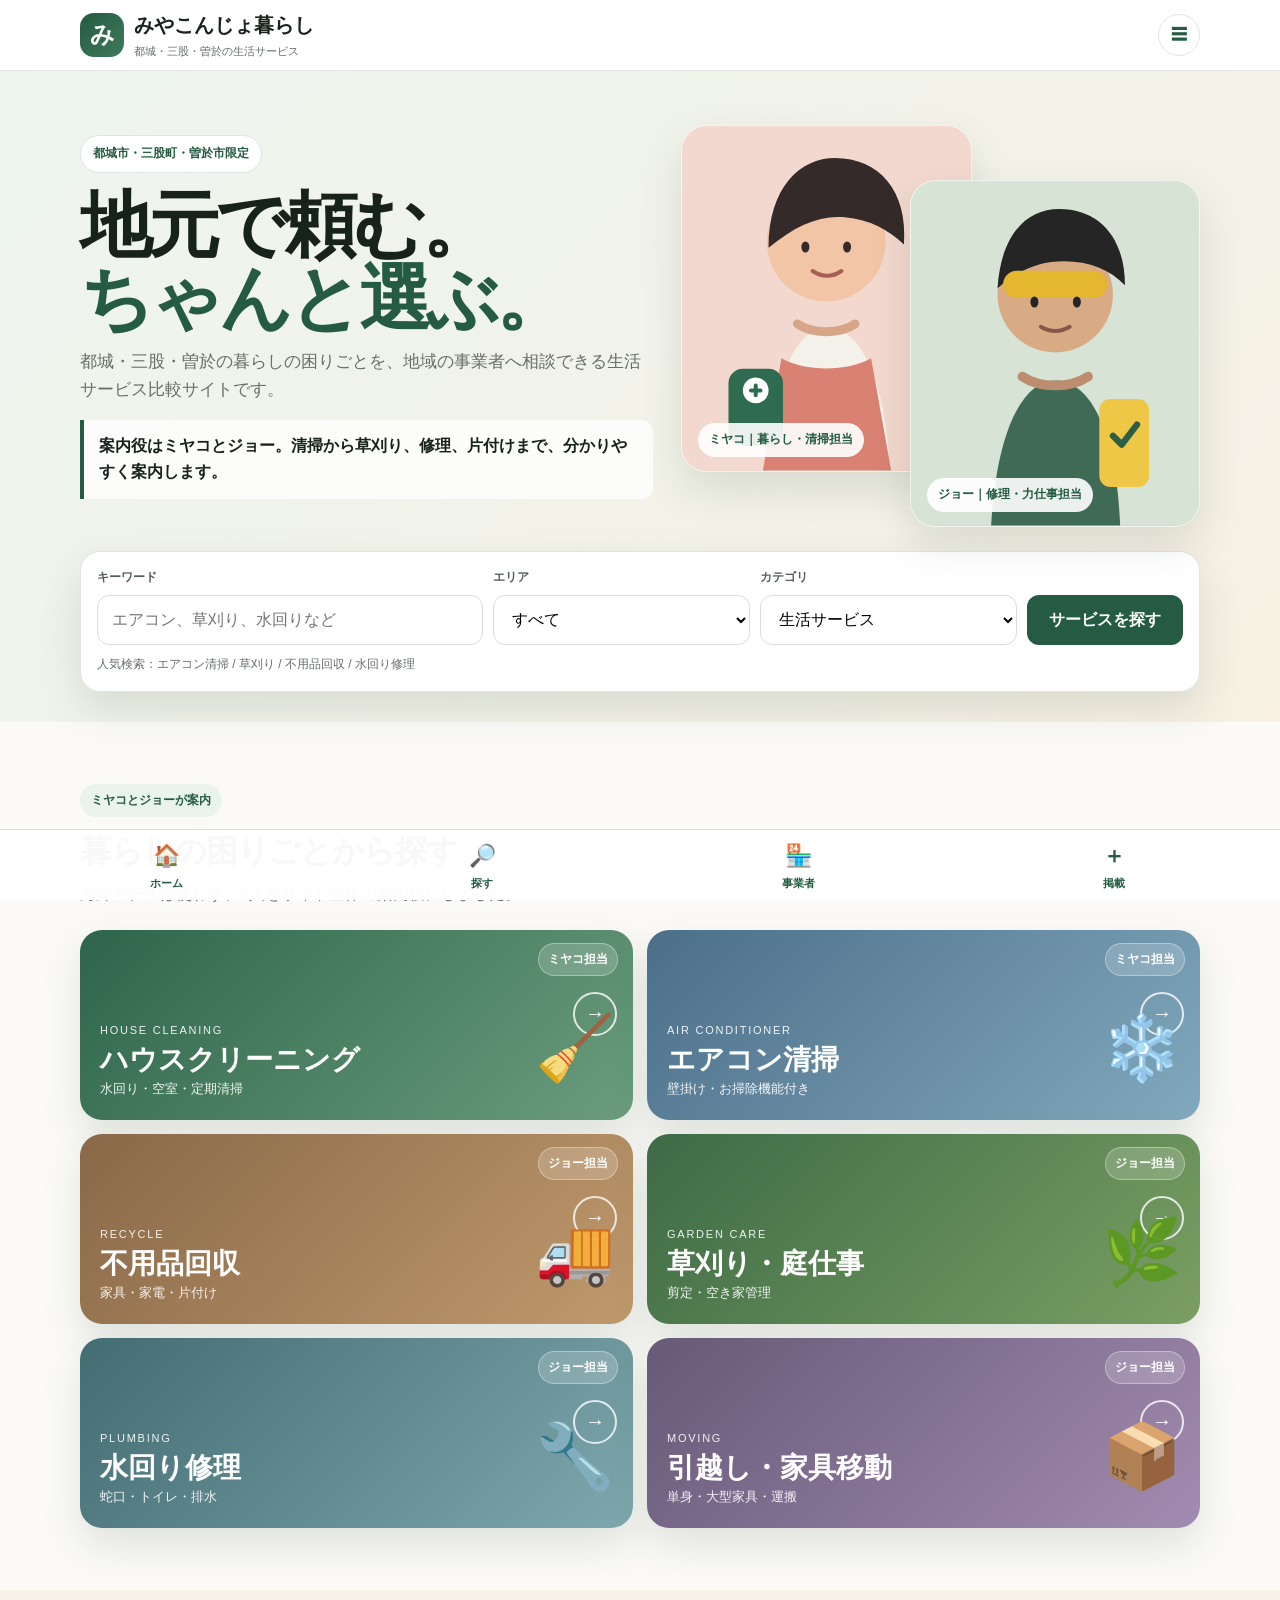
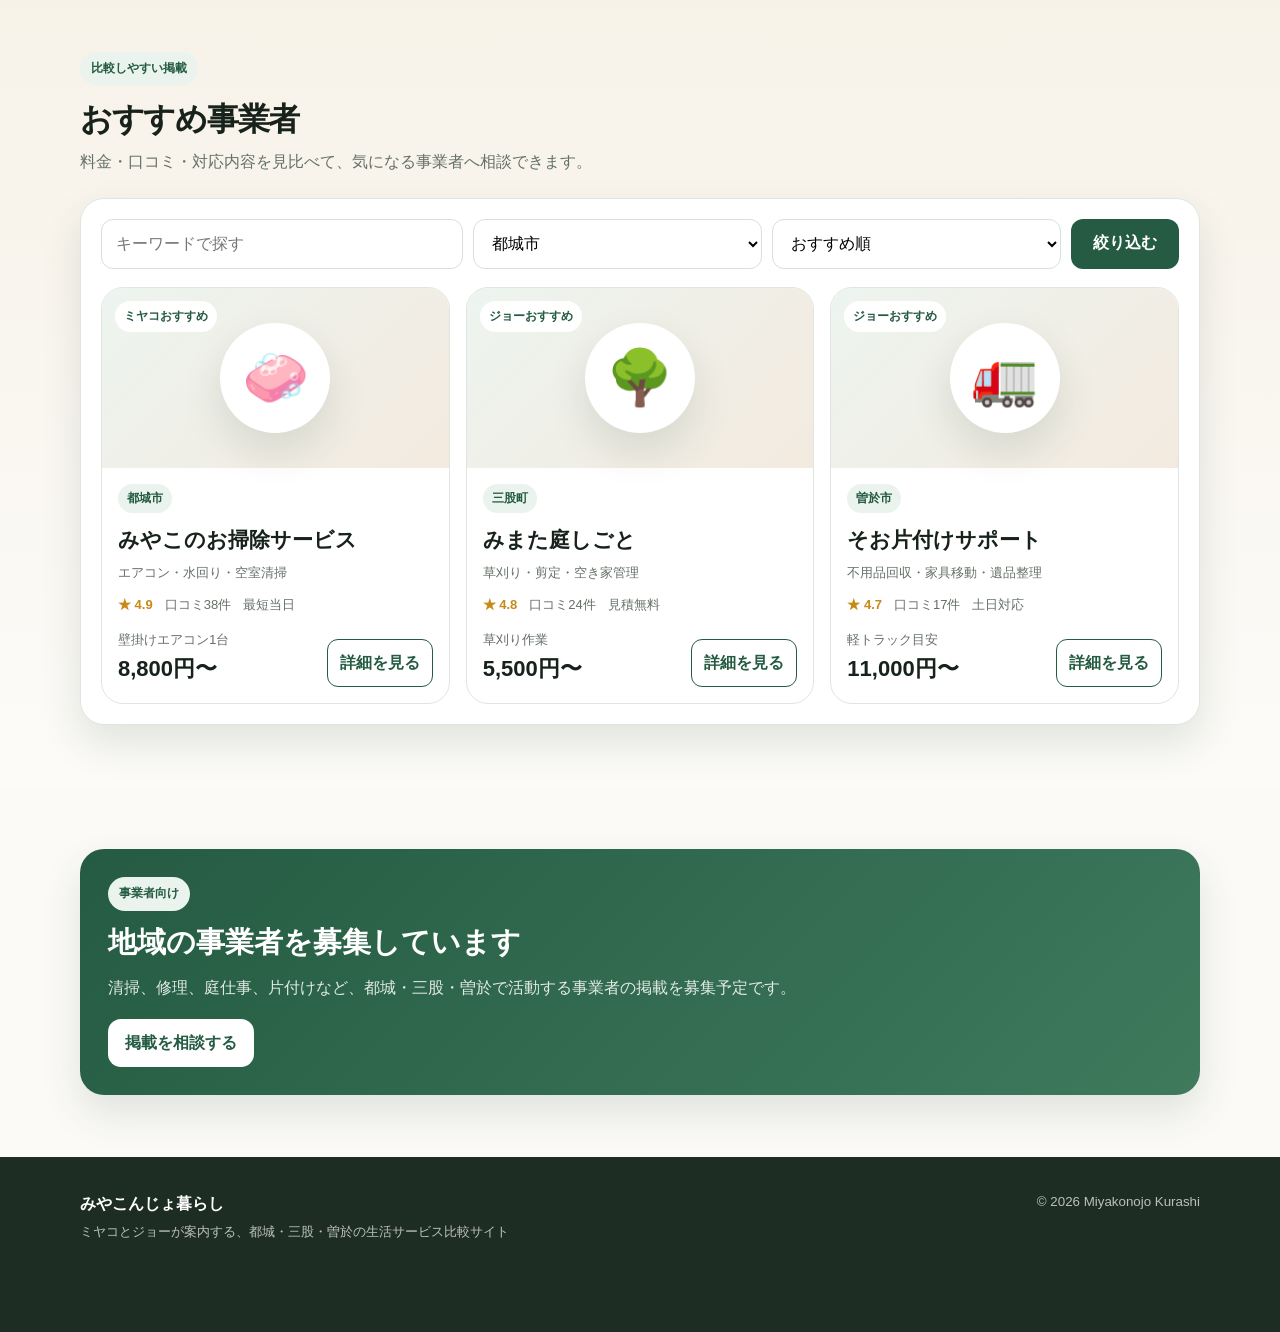
==== commit 69bfbc4d: "ミヤコとジョーを主役に生活サービスサイトを全面再設計" ====
--- a/kurashi/index.html
+++ b/kurashi/index.html
@@ -3,28 +3,30 @@
 <head>
 <meta charset="utf-8">
 <meta name="viewport" content="width=device-width,initial-scale=1,viewport-fit=cover">
-<meta name="theme-color" content="#315f46">
-<title>みやこんじょ暮らし｜都城・三股・曽於の生活サービス比較</title>
+<meta name="theme-color" content="#245b42">
+<title>みやこんじょ暮らし｜都城・三股・曽於の生活サービス</title>
 <meta name="description" content="都城市・三股町・曽於市の生活サービスを、料金・口コミ・対応内容で比較できる地域密着サイト。">
 <style>
-:root{--g:#315f46;--gs:#eaf2ec;--ink:#1f241f;--sub:#687069;--line:rgba(30,45,35,.11);--shadow:0 16px 40px rgba(22,34,26,.10)}
-*{box-sizing:border-box}html{scroll-behavior:smooth}body{margin:0;font-family:-apple-system,BlinkMacSystemFont,"Hiragino Kaku Gothic ProN","Yu Gothic",Meiryo,sans-serif;color:var(--ink);background:#fbfaf7;line-height:1.6}a{text-decoration:none;color:inherit}img{display:block;width:100%}button,input,select{font:inherit}.wrap{width:min(1180px,calc(100% - 28px));margin:auto}
-header{position:fixed;top:0;left:0;right:0;z-index:30;padding:12px 0;background:linear-gradient(to bottom,rgba(20,28,22,.55),transparent)}.head{display:flex;align-items:center;justify-content:space-between}.logo{display:flex;gap:10px;align-items:center;color:#fff}.mark{width:42px;height:42px;border-radius:50%;display:grid;place-items:center;background:#fff;color:var(--g);font-weight:900;font-size:24px}.logo b{display:block;font-size:20px}.logo small{display:block;font-size:11px;opacity:.9}.menu{width:42px;height:42px;border:1px solid rgba(255,255,255,.32);border-radius:50%;display:grid;place-items:center;color:#fff;background:rgba(255,255,255,.12)}
-.hero{min-height:760px;padding:110px 0 42px;display:flex;align-items:flex-end;color:#fff;background:linear-gradient(180deg,rgba(18,25,20,.18),rgba(18,25,20,.50) 64%,rgba(18,25,20,.78)),url('https://images.unsplash.com/photo-1581578731548-c64695cc6952?auto=format&fit=crop&w=1600&q=85') center/cover}.hero-copy{max-width:720px}.eyebrow{display:inline-flex;padding:8px 13px;border-radius:999px;border:1px solid rgba(255,255,255,.25);background:rgba(255,255,255,.12);font-size:12px;font-weight:900;letter-spacing:.12em}.hero h1{margin:18px 0 14px;font:700 clamp(48px,9vw,86px)/.98 Georgia,serif;letter-spacing:-.07em}.hero p{max-width:620px;margin:0;font-size:18px;color:rgba(255,255,255,.94)}.intro{margin-top:18px;max-width:640px;padding:14px 16px;border-left:4px solid rgba(255,255,255,.85);background:rgba(20,28,22,.28);backdrop-filter:blur(8px);font-size:15px}.search{margin-top:24px;padding:16px;border-radius:22px;background:rgba(255,255,255,.96);color:var(--ink);box-shadow:var(--shadow)}.search-grid{display:grid;grid-template-columns:1.15fr .85fr .85fr auto;gap:10px;align-items:end}.label{display:block;margin-bottom:7px;font-size:12px;font-weight:900;color:#526057}.field,.btn{width:100%;height:50px;border-radius:12px}.field{border:1px solid #dce3de;background:#fff;padding:0 14px}.btn{border:0;background:var(--g);color:#fff;font-weight:900;padding:0 22px}.note{margin-top:10px;color:#5e685f;font-size:12px}
-section{padding:64px 0}.section-head{margin-bottom:22px}.chip{display:inline-flex;padding:7px 11px;border-radius:999px;background:var(--gs);color:var(--g);font-size:12px;font-weight:900}.section-head h2{margin:8px 0 3px;font-size:32px;letter-spacing:-.04em}.section-head p{margin:0;color:var(--sub)}.categories{display:grid;grid-template-columns:repeat(12,1fr);gap:14px}.cat{position:relative;overflow:hidden;min-height:190px;border-radius:22px;color:#fff;box-shadow:var(--shadow)}.cat.big{grid-column:span 12;min-height:270px}.cat.small{grid-column:span 6}.cat img{position:absolute;inset:0;height:100%;object-fit:cover}.cat:after{content:"";position:absolute;inset:0;background:linear-gradient(180deg,transparent 18%,rgba(10,14,11,.24) 56%,rgba(10,14,11,.78))}.cat-copy{position:absolute;left:20px;bottom:18px;z-index:2}.num{font-size:22px}.en{font-size:11px;letter-spacing:.16em}.ja{margin-top:6px;font:700 clamp(24px,3.6vw,40px)/1.05 Georgia,serif}.arrow{position:absolute;right:16px;bottom:16px;z-index:2;width:50px;height:50px;border-radius:50%;display:grid;place-items:center;border:2px solid rgba(255,255,255,.75);font-size:22px;background:rgba(255,255,255,.1)}
-.soft{background:linear-gradient(180deg,#f7f4ee,#fcfbf8)}.panel{background:#fff;border:1px solid var(--line);border-radius:24px;padding:20px;box-shadow:var(--shadow)}.filter{display:grid;grid-template-columns:1fr .8fr .8fr auto;gap:10px}.cards{display:grid;grid-template-columns:repeat(3,1fr);gap:16px;margin-top:18px}.card{overflow:hidden;background:#fff;border:1px solid var(--line);border-radius:22px}.photo{position:relative;height:220px}.photo img{height:100%;object-fit:cover}.photo:after{content:"";position:absolute;inset:0;background:linear-gradient(180deg,transparent 35%,rgba(0,0,0,.55))}.area{position:absolute;left:14px;top:14px;z-index:2;padding:6px 10px;border-radius:999px;background:rgba(255,255,255,.92);color:var(--g);font-size:12px;font-weight:900}.title{position:absolute;left:16px;right:16px;bottom:14px;z-index:2;color:#fff}.title h3{margin:0;font-size:22px}.title p{margin:2px 0 0;font-size:13px}.body{padding:16px}.meta{display:flex;gap:12px;flex-wrap:wrap;color:var(--sub);font-size:13px}.score{color:#c78918;font-weight:900}.price{display:flex;justify-content:space-between;align-items:end;gap:12px;margin-top:13px}.price strong{font-size:22px}.price small{display:block;color:var(--sub)}.detail{padding:10px 12px;border:1px solid var(--g);border-radius:11px;background:#fff;color:var(--g);font-weight:900}.cta{padding:27px;border:1px solid var(--line);border-radius:24px;background:#fff;box-shadow:var(--shadow)}.cta h3{margin:8px 0;font-size:29px}.cta p{color:var(--sub)}.primary{display:inline-flex;align-items:center;justify-content:center;height:48px;padding:0 17px;border-radius:13px;font-weight:900;background:var(--g);color:#fff}
-footer{padding:34px 0 88px;background:#1e2d24;color:#fff}.foot{display:flex;justify-content:space-between;gap:16px}.foot small{color:rgba(255,255,255,.7)}.bottom{position:fixed;left:0;right:0;bottom:0;z-index:25;display:grid;grid-template-columns:repeat(4,1fr);padding:8px 8px calc(8px + env(safe-area-inset-bottom));background:rgba(255,255,255,.97);border-top:1px solid #ddd}.bottom a{text-align:center;font-size:11px;font-weight:900;color:var(--g)}.bottom span{display:block;font-size:22px}
-@media(max-width:900px){.search-grid,.filter{grid-template-columns:1fr 1fr}.btn{grid-column:span 2}.cards{grid-template-columns:1fr 1fr}}
-@media(max-width:700px){.logo b{font-size:17px}.hero{min-height:760px;background-position:52% center}.hero h1{font-size:52px}.hero p{font-size:16px}.intro{font-size:14px}.search-grid,.filter{grid-template-columns:1fr}.btn{grid-column:auto}.section-head h2{font-size:28px}.cat.big,.cat.small{grid-column:span 12}.cat.big{min-height:240px}.cat.small{min-height:185px}.cards{grid-template-columns:1fr}.foot{display:block}}
+:root{--green:#245b42;--green2:#3f7a5d;--mint:#eaf3ed;--cream:#f7f2e8;--ink:#17221b;--sub:#657067;--line:#dfe6e1;--white:#fff;--shadow:0 18px 40px rgba(27,55,40,.12)}
+*{box-sizing:border-box}html{scroll-behavior:smooth}body{margin:0;font-family:-apple-system,BlinkMacSystemFont,"Hiragino Kaku Gothic ProN","Yu Gothic",Meiryo,sans-serif;background:#fbfaf7;color:var(--ink);line-height:1.65}a{color:inherit;text-decoration:none}button,input,select{font:inherit}.wrap{width:min(1120px,calc(100% - 28px));margin:auto}
+header{position:sticky;top:0;z-index:50;background:rgba(255,255,255,.96);border-bottom:1px solid var(--line);backdrop-filter:blur(14px)}.head{height:70px;display:flex;align-items:center;justify-content:space-between}.logo{display:flex;align-items:center;gap:10px}.mark{width:44px;height:44px;border-radius:14px;display:grid;place-items:center;background:linear-gradient(135deg,var(--green),var(--green2));color:#fff;font-size:24px;font-weight:900}.logo b{display:block;font-size:20px}.logo small{display:block;color:var(--sub);font-size:11px}.menu{width:42px;height:42px;border-radius:50%;border:1px solid var(--line);background:#fff;color:var(--green);display:grid;place-items:center;font-weight:900}
+.hero{padding:36px 0 30px;background:linear-gradient(135deg,#edf5ef,#f7f0e3)}.hero-grid{display:grid;grid-template-columns:1.05fr .95fr;gap:28px;align-items:center}.area{display:inline-flex;padding:8px 12px;border-radius:999px;border:1px solid var(--line);background:#fff;color:var(--green);font-size:12px;font-weight:900}.hero h1{margin:16px 0 12px;font-size:clamp(42px,7vw,72px);line-height:1.02;letter-spacing:-.06em}.hero h1 span{color:var(--green)}.hero p{margin:0;color:var(--sub);font-size:17px}.intro{margin-top:16px;padding:13px 15px;border-left:4px solid var(--green);background:rgba(255,255,255,.78);border-radius:0 12px 12px 0;font-weight:700}.models{position:relative;min-height:420px}.model-card{position:absolute;border-radius:26px;overflow:hidden;box-shadow:var(--shadow);border:1px solid rgba(255,255,255,.7)}.model-card.miyako{left:0;top:18px;width:56%;background:linear-gradient(160deg,#f5d9cc,#efd0c7)}.model-card.joe{right:0;bottom:0;width:56%;background:linear-gradient(160deg,#d7e3d2,#c8dacb)}.model-label{position:absolute;left:16px;bottom:14px;background:rgba(255,255,255,.9);padding:7px 11px;border-radius:999px;font-size:12px;font-weight:900;color:var(--green)}svg{display:block;width:100%;height:auto}
+.search{margin-top:24px;padding:16px;background:#fff;border:1px solid var(--line);border-radius:20px;box-shadow:var(--shadow)}.search-grid{display:grid;grid-template-columns:1.2fr .8fr .8fr auto;gap:10px;align-items:end}.label{display:block;font-size:12px;font-weight:900;color:#536057;margin-bottom:7px}.field,.btn{height:50px;border-radius:12px}.field{width:100%;padding:0 14px;border:1px solid #d8e0da;background:#fff}.btn{border:0;background:var(--green);color:#fff;font-weight:900;padding:0 22px}.note{margin-top:10px;color:var(--sub);font-size:12px}
+section{padding:62px 0}.section-head{margin-bottom:22px}.chip{display:inline-flex;padding:7px 11px;border-radius:999px;background:var(--mint);color:var(--green);font-size:12px;font-weight:900}.section-head h2{margin:8px 0 3px;font-size:32px;letter-spacing:-.04em}.section-head p{margin:0;color:var(--sub)}
+.categories{display:grid;grid-template-columns:repeat(2,1fr);gap:14px}.cat{position:relative;min-height:190px;border-radius:22px;padding:20px;overflow:hidden;color:#fff;box-shadow:var(--shadow);display:flex;flex-direction:column;justify-content:flex-end}.cat:nth-child(1){background:linear-gradient(135deg,#2e654a,#6b9d7d)}.cat:nth-child(2){background:linear-gradient(135deg,#4c6f89,#81a8bd)}.cat:nth-child(3){background:linear-gradient(135deg,#8a6848,#c09a6d)}.cat:nth-child(4){background:linear-gradient(135deg,#3d6b46,#7b9f63)}.cat:nth-child(5){background:linear-gradient(135deg,#436c73,#7ea8ad)}.cat:nth-child(6){background:linear-gradient(135deg,#675978,#a28bb0)}.cat .who{position:absolute;right:15px;top:13px;font-size:12px;font-weight:900;padding:6px 9px;border-radius:999px;background:rgba(255,255,255,.18);border:1px solid rgba(255,255,255,.35)}.cat .icon{position:absolute;right:18px;bottom:18px;font-size:64px;opacity:.95}.cat .en{font-size:11px;letter-spacing:.16em;opacity:.9}.cat h3{margin:6px 0 3px;font-size:28px;line-height:1.08}.cat p{margin:0;font-size:13px;opacity:.92}.arrow{position:absolute;right:16px;top:62px;width:44px;height:44px;border-radius:50%;display:grid;place-items:center;border:2px solid rgba(255,255,255,.8);font-size:20px}
+.soft{background:linear-gradient(180deg,#f7f2e8,#fcfbf8)}.panel{background:#fff;border:1px solid var(--line);border-radius:24px;padding:20px;box-shadow:var(--shadow)}.filter{display:grid;grid-template-columns:1fr .8fr .8fr auto;gap:10px}.cards{display:grid;grid-template-columns:repeat(3,1fr);gap:16px;margin-top:18px}.card{background:#fff;border:1px solid var(--line);border-radius:22px;overflow:hidden}.card-top{height:180px;display:grid;place-items:center;background:linear-gradient(135deg,#edf4ef,#f3eadf);position:relative}.card-top .avatar{width:110px;height:110px;border-radius:50%;background:#fff;display:grid;place-items:center;font-size:54px;box-shadow:var(--shadow)}.guide{position:absolute;left:13px;top:13px;padding:6px 9px;border-radius:999px;background:#fff;color:var(--green);font-size:12px;font-weight:900}.body{padding:16px}.area-tag{display:inline-flex;padding:5px 9px;border-radius:999px;background:var(--mint);color:var(--green);font-size:12px;font-weight:900}.body h3{margin:10px 0 4px;font-size:21px}.body p{margin:0;color:var(--sub);font-size:13px}.meta{display:flex;gap:12px;flex-wrap:wrap;margin-top:11px;color:var(--sub);font-size:13px}.score{color:#c78918;font-weight:900}.price{display:flex;justify-content:space-between;align-items:end;gap:12px;margin-top:13px}.price strong{font-size:22px}.price small{display:block;color:var(--sub)}.detail{padding:10px 12px;border:1px solid var(--green);border-radius:11px;background:#fff;color:var(--green);font-weight:900}
+.cta{padding:28px;border-radius:24px;background:linear-gradient(135deg,var(--green),var(--green2));color:#fff;box-shadow:var(--shadow)}.cta h3{margin:8px 0;font-size:29px}.cta p{margin:0 0 18px;color:rgba(255,255,255,.86)}.primary{display:inline-flex;align-items:center;justify-content:center;height:48px;padding:0 17px;border-radius:13px;background:#fff;color:var(--green);font-weight:900}
+footer{padding:34px 0 88px;background:#1e2d24;color:#fff}.foot{display:flex;justify-content:space-between;gap:16px}.foot small{color:rgba(255,255,255,.7)}.bottom{position:fixed;left:0;right:0;bottom:0;z-index:30;display:grid;grid-template-columns:repeat(4,1fr);padding:8px 8px calc(8px + env(safe-area-inset-bottom));background:rgba(255,255,255,.97);border-top:1px solid #ddd}.bottom a{text-align:center;font-size:11px;font-weight:900;color:var(--green)}.bottom span{display:block;font-size:22px}
+@media(max-width:900px){.hero-grid{grid-template-columns:1fr}.models{min-height:360px}.search-grid,.filter{grid-template-columns:1fr 1fr}.btn{grid-column:span 2}.cards{grid-template-columns:1fr 1fr}}
+@media(max-width:700px){.logo b{font-size:17px}.hero{padding-top:28px}.hero h1{font-size:48px}.hero p{font-size:15px}.models{min-height:330px}.model-card.miyako{width:58%}.model-card.joe{width:58%}.search-grid,.filter{grid-template-columns:1fr}.btn{grid-column:auto}.categories{grid-template-columns:1fr}.cat{min-height:170px}.cards{grid-template-columns:1fr}.section-head h2{font-size:28px}.foot{display:block}}
 </style>
 </head>
 <body>
 <header><div class="wrap head"><a class="logo" href="#top"><span class="mark">み</span><span><b>みやこんじょ暮らし</b><small>都城・三股・曽於の生活サービス</small></span></a><div class="menu">☰</div></div></header>
 <main id="top">
-<section class="hero"><div class="wrap"><div class="hero-copy"><span class="eyebrow">LOCAL SERVICE MARKET</span><h1>地元で頼む。<br>ちゃんと選ぶ。</h1><p>都城・三股・曽於の暮らしの困りごとを、地域の事業者へ相談できる生活サービス比較サイトです。</p><div class="intro">エアコン清掃、草刈り、不用品回収、水回り修理などを、料金・口コミ・対応内容・人柄まで見て選べます。</div><div class="search"><div class="search-grid"><div><label class="label">キーワード</label><input class="field" placeholder="エアコン、草刈り、水回りなど"></div><div><label class="label">エリア</label><select class="field"><option>すべて</option><option>都城市</option><option>三股町</option><option>曽於市</option></select></div><div><label class="label">カテゴリ</label><select class="field"><option>生活サービス</option><option>エアコン清掃</option><option>草刈り・剪定</option><option>不用品回収</option><option>水回り修理</option></select></div><button class="btn" onclick="document.getElementById('results').scrollIntoView({behavior:'smooth'})">サービスを探す</button></div><div class="note">人気検索：エアコン清掃 / 草刈り / 不用品回収 / 水回り修理</div></div></div></div></section>
-<section id="category"><div class="wrap"><div class="section-head"><span class="chip">人気カテゴリ</span><h2>サービスをイメージで探す</h2><p>仕事内容が伝わる写真に統一し、スマホでも一覧しやすくしました。</p></div><div class="categories"><a class="cat big" href="#results"><img src="https://images.unsplash.com/photo-1581578731548-c64695cc6952?auto=format&fit=crop&w=1400&q=85" alt="ハウスクリーニング"><div class="cat-copy"><div class="num">01</div><div class="en">HOUSE CLEANING</div><div class="ja">ハウスクリーニング</div></div><div class="arrow">→</div></a><a class="cat small" href="#results"><img src="https://images.unsplash.com/photo-1621905251918-48416bd8575a?auto=format&fit=crop&w=900&q=85" alt="エアコン清掃"><div class="cat-copy"><div class="num">02</div><div class="en">AIR CONDITIONER CLEANING</div><div class="ja">エアコン清掃</div></div><div class="arrow">→</div></a><a class="cat small" href="#results"><img src="https://images.unsplash.com/photo-1521790797524-b2497295b8a0?auto=format&fit=crop&w=900&q=85" alt="不用品回収"><div class="cat-copy"><div class="num">03</div><div class="en">RECYCLE</div><div class="ja">不用品回収</div></div><div class="arrow">→</div></a><a class="cat small" href="#results"><img src="https://images.unsplash.com/photo-1599685315640-9ceab2f327b6?auto=format&fit=crop&w=900&q=85" alt="草刈り"><div class="cat-copy"><div class="num">04</div><div class="en">GARDEN CARE</div><div class="ja">草刈り・庭仕事</div></div><div class="arrow">→</div></a><a class="cat small" href="#results"><img src="https://images.unsplash.com/photo-1585704032915-c3400ca199e7?auto=format&fit=crop&w=900&q=85" alt="水回り修理"><div class="cat-copy"><div class="num">05</div><div class="en">PLUMBING</div><div class="ja">水回り修理</div></div><div class="arrow">→</div></a></div></div></section>
-<section class="soft" id="results"><div class="wrap"><div class="section-head"><span class="chip">比較しやすい掲載</span><h2>おすすめ事業者</h2><p>料金・口コミ・対応内容を見比べて、気になる事業者へ相談できます。</p></div><div class="panel"><div class="filter"><input class="field" placeholder="キーワードで探す"><select class="field"><option>都城市</option><option>三股町</option><option>曽於市</option></select><select class="field"><option>おすすめ順</option><option>料金が安い順</option><option>口コミ順</option></select><button class="btn">絞り込む</button></div><div class="cards"><article class="card"><div class="photo"><img src="https://images.unsplash.com/photo-1581578731548-c64695cc6952?auto=format&fit=crop&w=1000&q=85" alt="清掃サービス"><span class="area">都城市</span><div class="title"><h3>みやこのお掃除サービス</h3><p>エアコン・水回り・空室清掃</p></div></div><div class="body"><div class="meta"><span class="score">★ 4.9</span><span>口コミ38件</span><span>最短当日</span></div><div class="price"><div><small>壁掛けエアコン1台</small><strong>8,800円〜</strong></div><button class="detail">詳細を見る</button></div></div></article><article class="card"><div class="photo"><img src="https://images.unsplash.com/photo-1599685315640-9ceab2f327b6?auto=format&fit=crop&w=1000&q=85" alt="庭仕事"><span class="area">三股町</span><div class="title"><h3>みまた庭しごと</h3><p>草刈り・剪定・空き家管理</p></div></div><div class="body"><div class="meta"><span class="score">★ 4.8</span><span>口コミ24件</span><span>見積無料</span></div><div class="price"><div><small>草刈り作業</small><strong>5,500円〜</strong></div><button class="detail">詳細を見る</button></div></div></article><article class="card"><div class="photo"><img src="https://images.unsplash.com/photo-1600880292203-757bb62b4baf?auto=format&fit=crop&w=1000&q=85" alt="不用品回収"><span class="area">曽於市</span><div class="title"><h3>そお片付けサポート</h3><p>不用品回収・家具移動・遺品整理</p></div></div><div class="body"><div class="meta"><span class="score">★ 4.7</span><span>口コミ17件</span><span>土日対応</span></div><div class="price"><div><small>軽トラック目安</small><strong>11,000円〜</strong></div><button class="detail">詳細を見る</button></div></div></article></div></div></div></section>
+<section class="hero"><div class="wrap"><div class="hero-grid"><div><span class="area">都城市・三股町・曽於市限定</span><h1>地元で頼む。<br><span>ちゃんと選ぶ。</span></h1><p>都城・三股・曽於の暮らしの困りごとを、地域の事業者へ相談できる生活サービス比較サイトです。</p><div class="intro">案内役はミヤコとジョー。清掃から草刈り、修理、片付けまで、分かりやすく案内します。</div></div><div class="models"><div class="model-card miyako"><svg viewBox="0 0 360 430" aria-label="ミヤコ"><rect width="360" height="430" fill="#f2d8ce"/><circle cx="180" cy="145" r="74" fill="#f2c5a7"/><path d="M108 152c0-76 40-112 83-112 55 0 91 41 86 108-19-18-42-31-74-34-31-3-61 10-95 38z" fill="#342a2a"/><ellipse cx="154" cy="151" rx="5" ry="7" fill="#342a2a"/><ellipse cx="206" cy="151" rx="5" ry="7" fill="#342a2a"/><path d="M163 181c12 8 24 8 36 0" fill="none" stroke="#a85d57" stroke-width="5" stroke-linecap="round"/><path d="M105 430c4-116 42-179 75-179 40 0 74 59 79 179z" fill="#f4f1ea"/><path d="M124 290c31 17 81 17 112 0l25 140H101z" fill="#d98273"/><rect x="58" y="303" width="68" height="96" rx="18" fill="#2f6b50"/><circle cx="92" cy="330" r="16" fill="#fff"/><path d="M86 330h12M92 324v12" stroke="#2f6b50" stroke-width="5" stroke-linecap="round"/><path d="M144 247c18 13 54 13 72 0" fill="none" stroke="#d7a689" stroke-width="11" stroke-linecap="round"/></svg><span class="model-label">ミヤコ｜暮らし・清掃担当</span></div><div class="model-card joe"><svg viewBox="0 0 360 430" aria-label="ジョー"><rect width="360" height="430" fill="#d7e3d4"/><circle cx="180" cy="142" r="72" fill="#d8ab85"/><path d="M108 134c4-67 36-99 77-99 50 0 82 36 82 95-18-19-44-30-76-30-31 0-58 11-83 34z" fill="#252525"/><rect x="115" y="112" width="130" height="34" rx="17" fill="#e5b72e"/><ellipse cx="154" cy="151" rx="5" ry="7" fill="#252525"/><ellipse cx="207" cy="151" rx="5" ry="7" fill="#252525"/><path d="M162 182c12 7 24 7 36 0" fill="none" stroke="#8b5649" stroke-width="5" stroke-linecap="round"/><path d="M100 430c7-122 41-181 80-181 42 0 76 59 81 181z" fill="#3f6a55"/><path d="M139 244c22 15 60 15 82 0" fill="none" stroke="#bc8d6f" stroke-width="12" stroke-linecap="round"/><rect x="235" y="272" width="62" height="110" rx="14" fill="#efc746"/><path d="M252 318l11 11 19-25" fill="none" stroke="#2d5f48" stroke-width="8" stroke-linecap="round" stroke-linejoin="round"/></svg><span class="model-label">ジョー｜修理・力仕事担当</span></div></div></div><div class="search"><div class="search-grid"><div><label class="label">キーワード</label><input class="field" placeholder="エアコン、草刈り、水回りなど"></div><div><label class="label">エリア</label><select class="field"><option>すべて</option><option>都城市</option><option>三股町</option><option>曽於市</option></select></div><div><label class="label">カテゴリ</label><select class="field"><option>生活サービス</option><option>エアコン清掃</option><option>草刈り・剪定</option><option>不用品回収</option><option>水回り修理</option></select></div><button class="btn" onclick="document.getElementById('results').scrollIntoView({behavior:'smooth'})">サービスを探す</button></div><div class="note">人気検索：エアコン清掃 / 草刈り / 不用品回収 / 水回り修理</div></div></div></section>
+<section id="category"><div class="wrap"><div class="section-head"><span class="chip">ミヤコとジョーが案内</span><h2>暮らしの困りごとから探す</h2><p>海外モデルは使わず、2人をサイト全体の案内役にしました。</p></div><div class="categories"><a class="cat" href="#results"><span class="who">ミヤコ担当</span><span class="arrow">→</span><div class="en">HOUSE CLEANING</div><h3>ハウスクリーニング</h3><p>水回り・空室・定期清掃</p><span class="icon">🧹</span></a><a class="cat" href="#results"><span class="who">ミヤコ担当</span><span class="arrow">→</span><div class="en">AIR CONDITIONER</div><h3>エアコン清掃</h3><p>壁掛け・お掃除機能付き</p><span class="icon">❄️</span></a><a class="cat" href="#results"><span class="who">ジョー担当</span><span class="arrow">→</span><div class="en">RECYCLE</div><h3>不用品回収</h3><p>家具・家電・片付け</p><span class="icon">🚚</span></a><a class="cat" href="#results"><span class="who">ジョー担当</span><span class="arrow">→</span><div class="en">GARDEN CARE</div><h3>草刈り・庭仕事</h3><p>剪定・空き家管理</p><span class="icon">🌿</span></a><a class="cat" href="#results"><span class="who">ジョー担当</span><span class="arrow">→</span><div class="en">PLUMBING</div><h3>水回り修理</h3><p>蛇口・トイレ・排水</p><span class="icon">🔧</span></a><a class="cat" href="#results"><span class="who">ジョー担当</span><span class="arrow">→</span><div class="en">MOVING</div><h3>引越し・家具移動</h3><p>単身・大型家具・運搬</p><span class="icon">📦</span></a></div></div></section>
+<section class="soft" id="results"><div class="wrap"><div class="section-head"><span class="chip">比較しやすい掲載</span><h2>おすすめ事業者</h2><p>料金・口コミ・対応内容を見比べて、気になる事業者へ相談できます。</p></div><div class="panel"><div class="filter"><input class="field" placeholder="キーワードで探す"><select class="field"><option>都城市</option><option>三股町</option><option>曽於市</option></select><select class="field"><option>おすすめ順</option><option>料金が安い順</option><option>口コミ順</option></select><button class="btn">絞り込む</button></div><div class="cards"><article class="card"><div class="card-top"><span class="guide">ミヤコおすすめ</span><div class="avatar">🧼</div></div><div class="body"><span class="area-tag">都城市</span><h3>みやこのお掃除サービス</h3><p>エアコン・水回り・空室清掃</p><div class="meta"><span class="score">★ 4.9</span><span>口コミ38件</span><span>最短当日</span></div><div class="price"><div><small>壁掛けエアコン1台</small><strong>8,800円〜</strong></div><button class="detail">詳細を見る</button></div></div></article><article class="card"><div class="card-top"><span class="guide">ジョーおすすめ</span><div class="avatar">🌳</div></div><div class="body"><span class="area-tag">三股町</span><h3>みまた庭しごと</h3><p>草刈り・剪定・空き家管理</p><div class="meta"><span class="score">★ 4.8</span><span>口コミ24件</span><span>見積無料</span></div><div class="price"><div><small>草刈り作業</small><strong>5,500円〜</strong></div><button class="detail">詳細を見る</button></div></div></article><article class="card"><div class="card-top"><span class="guide">ジョーおすすめ</span><div class="avatar">🚛</div></div><div class="body"><span class="area-tag">曽於市</span><h3>そお片付けサポート</h3><p>不用品回収・家具移動・遺品整理</p><div class="meta"><span class="score">★ 4.7</span><span>口コミ17件</span><span>土日対応</span></div><div class="price"><div><small>軽トラック目安</small><strong>11,000円〜</strong></div><button class="detail">詳細を見る</button></div></div></article></div></div></div></section>
 <section id="business"><div class="wrap"><div class="cta"><span class="chip">事業者向け</span><h3>地域の事業者を募集しています</h3><p>清掃、修理、庭仕事、片付けなど、都城・三股・曽於で活動する事業者の掲載を募集予定です。</p><a class="primary" href="mailto:weeds_skillup_0128@yahoo.co.jp?subject=みやこんじょ暮らし掲載相談">掲載を相談する</a></div></div></section>
-</main><footer><div class="wrap foot"><div><b>みやこんじょ暮らし</b><br><small>都城・三股・曽於の生活サービス比較サイト</small></div><small>© 2026 Miyakonojo Kurashi</small></div></footer>
-<nav class="bottom"><a href="#top"><span>🏠</span>ホーム</a><a href="#category"><span>🔎</span>探す</a><a href="#results"><span>🏪</span>事業者</a><a href="#business"><span>＋</span>掲載</a></nav>
+</main><footer><div class="wrap foot"><div><b>みやこんじょ暮らし</b><br><small>ミヤコとジョーが案内する、都城・三股・曽於の生活サービス比較サイト</small></div><small>© 2026 Miyakonojo Kurashi</small></div></footer><nav class="bottom"><a href="#top"><span>🏠</span>ホーム</a><a href="#category"><span>🔎</span>探す</a><a href="#results"><span>🏪</span>事業者</a><a href="#business"><span>＋</span>掲載</a></nav>
 </body></html>
